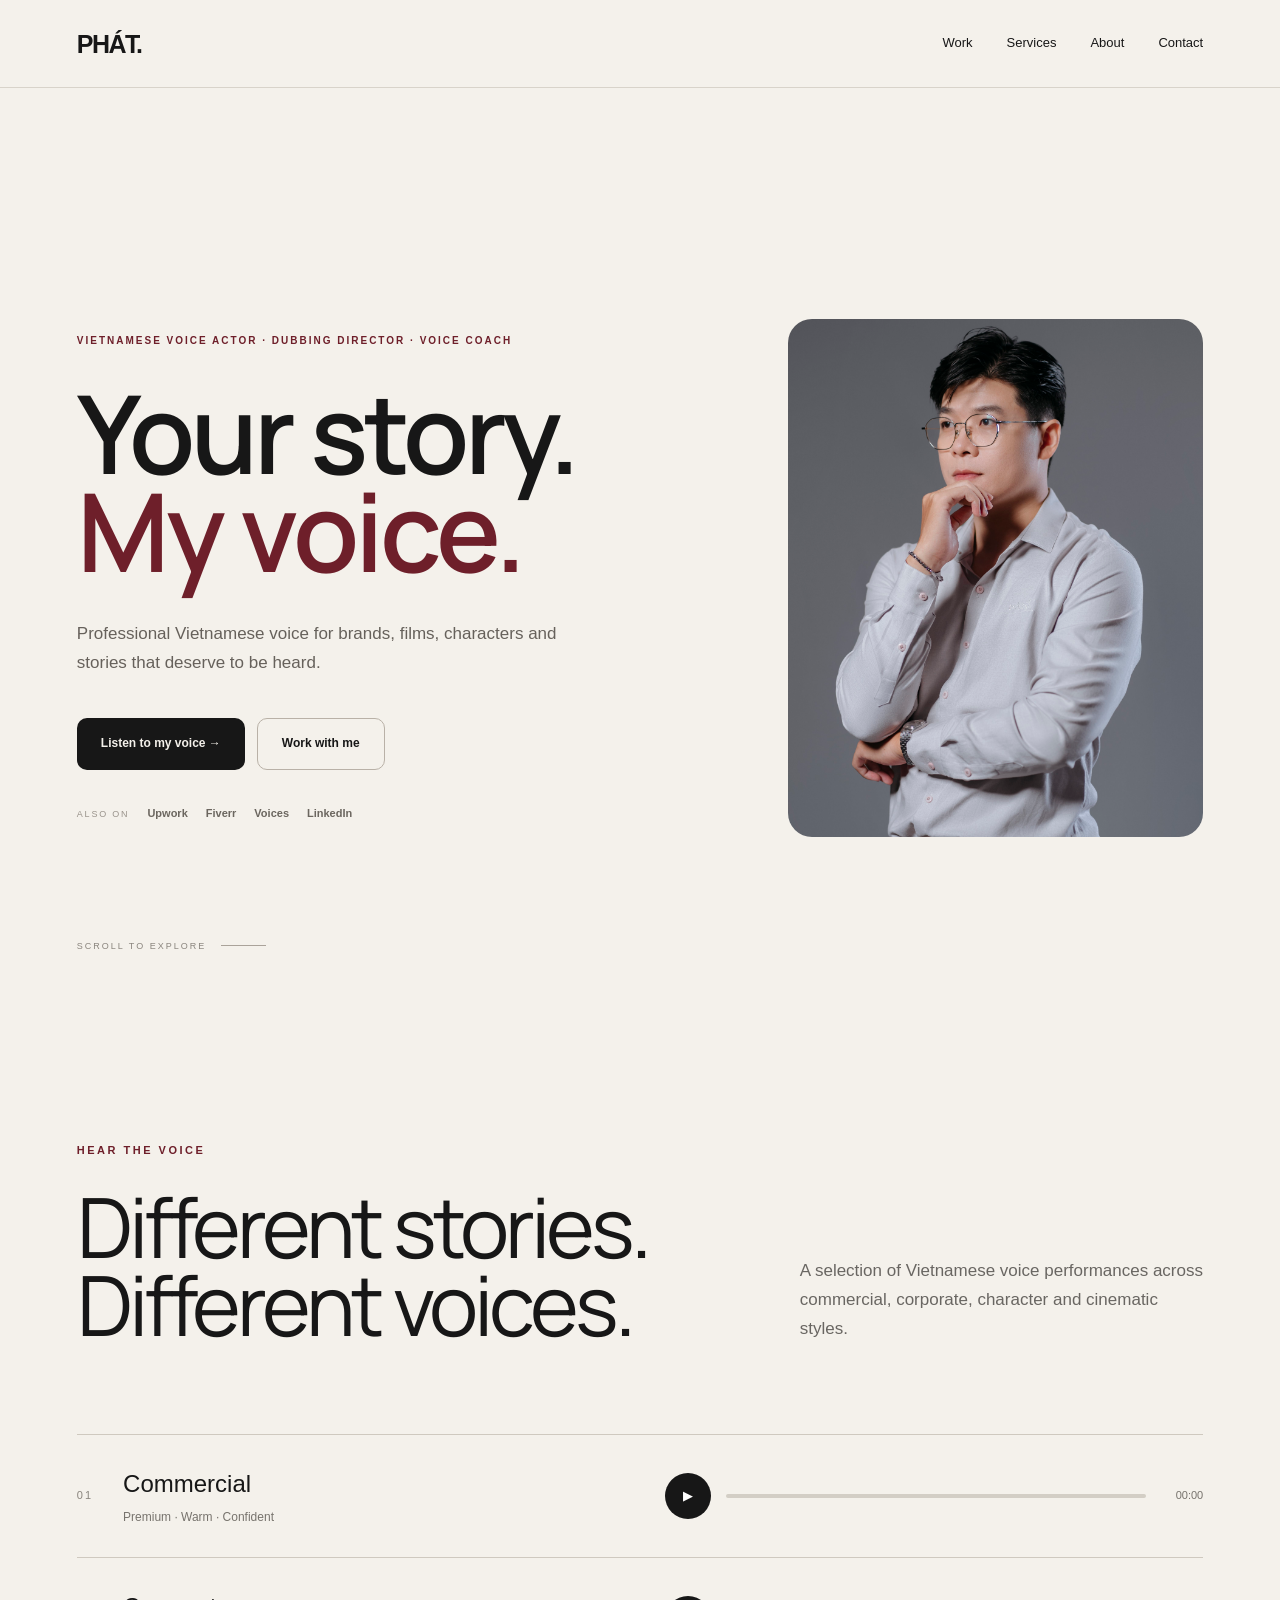
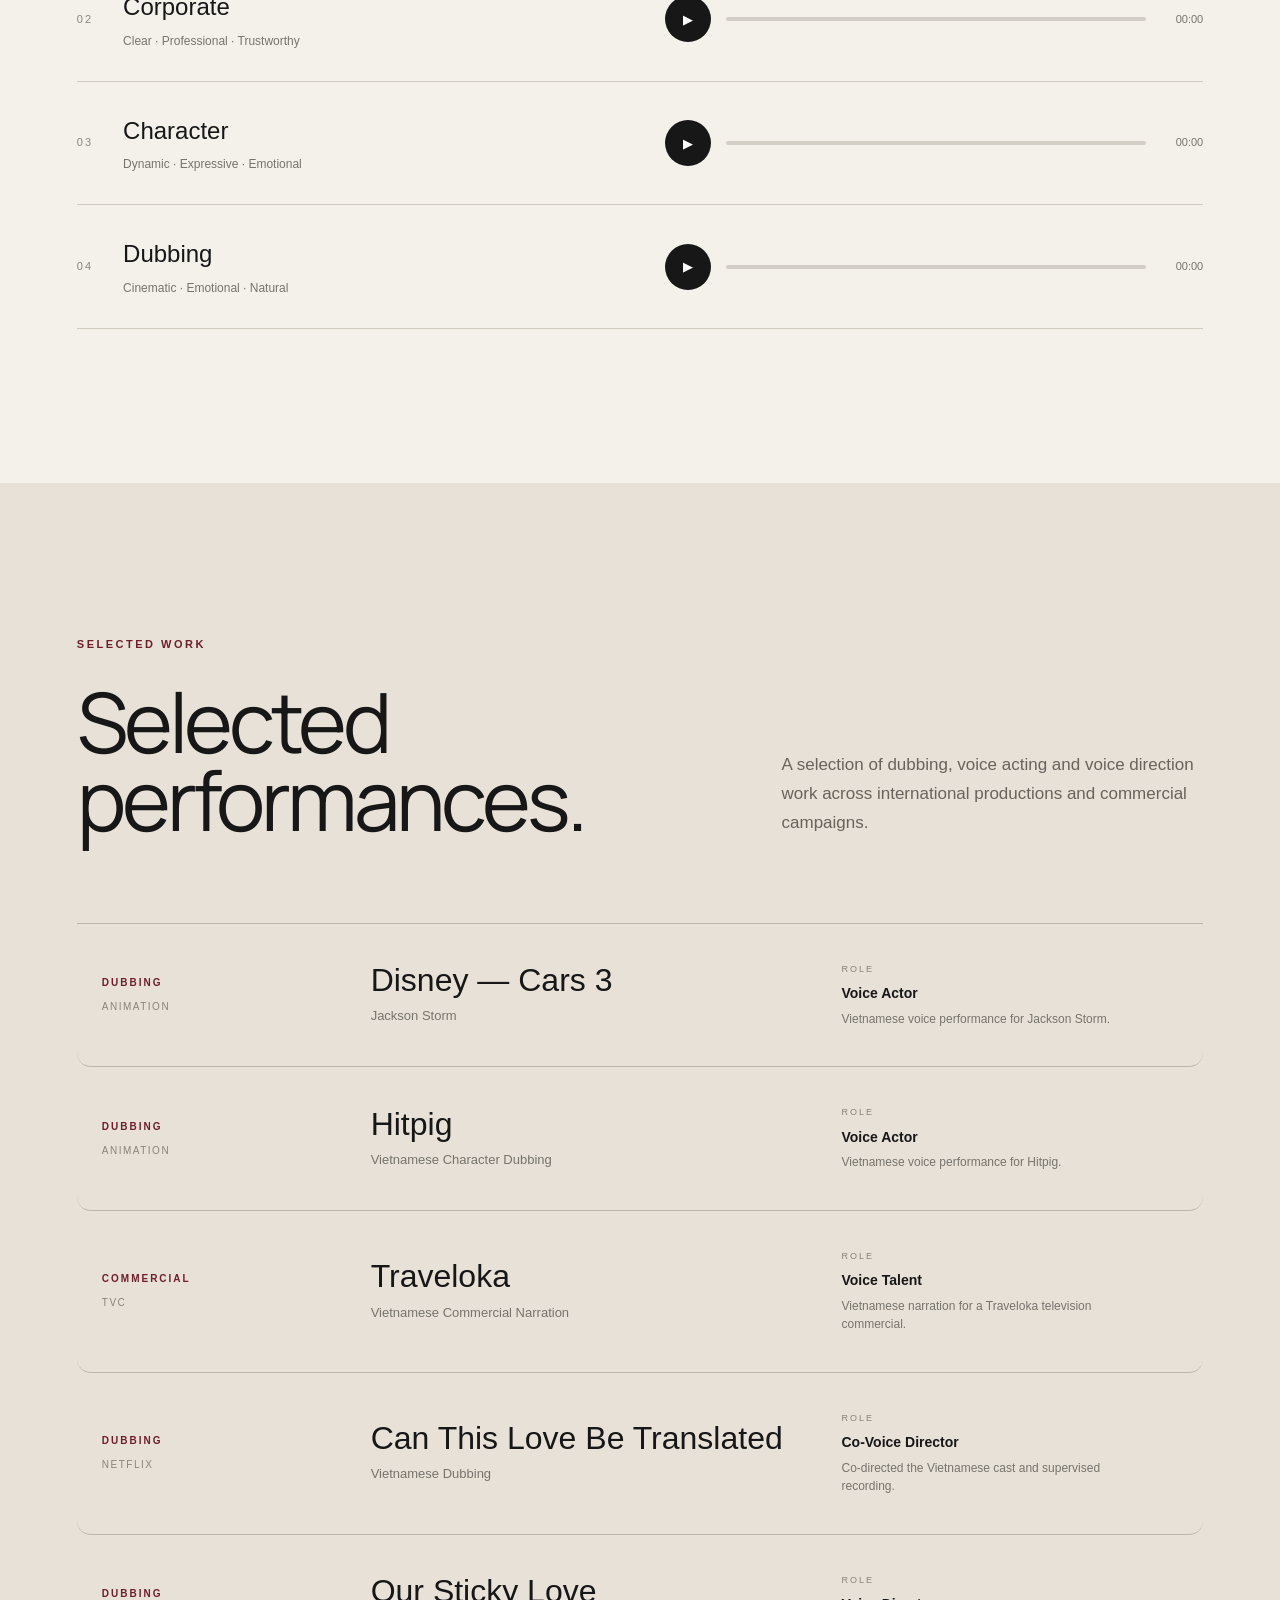
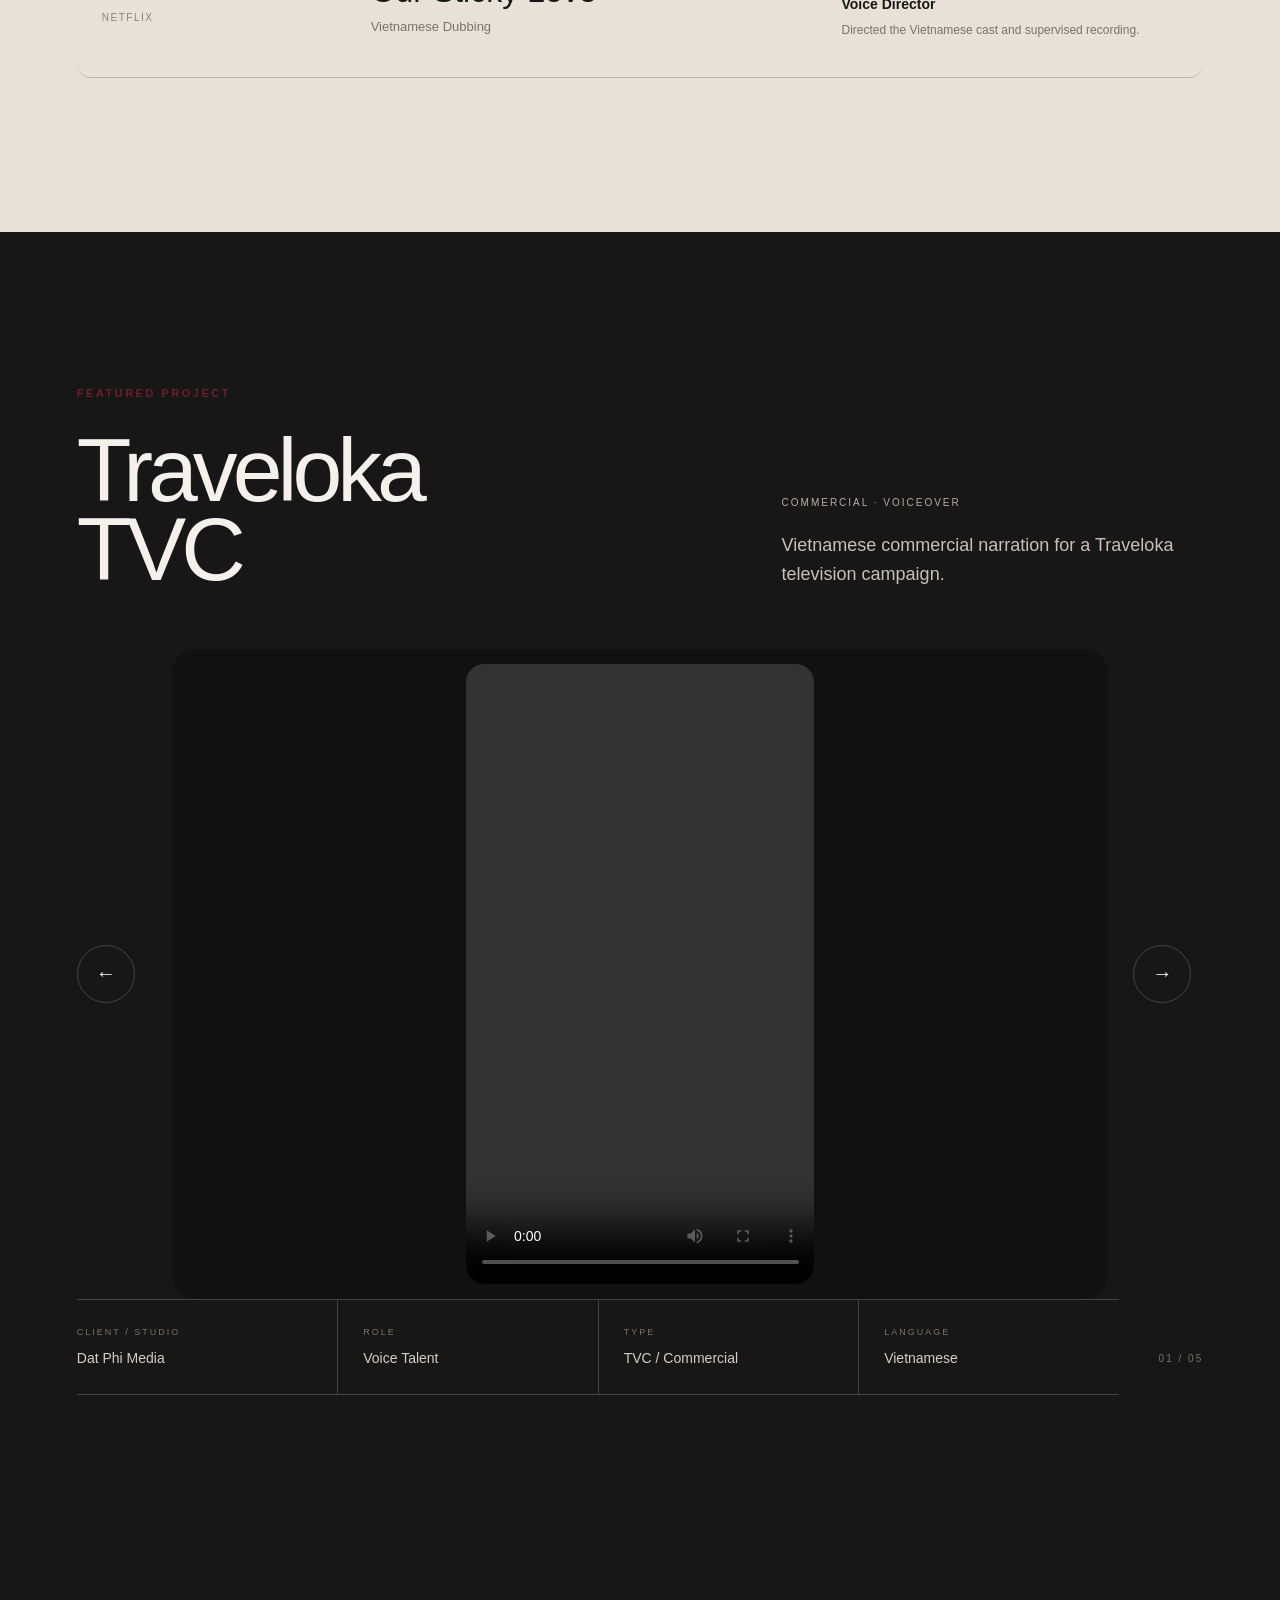
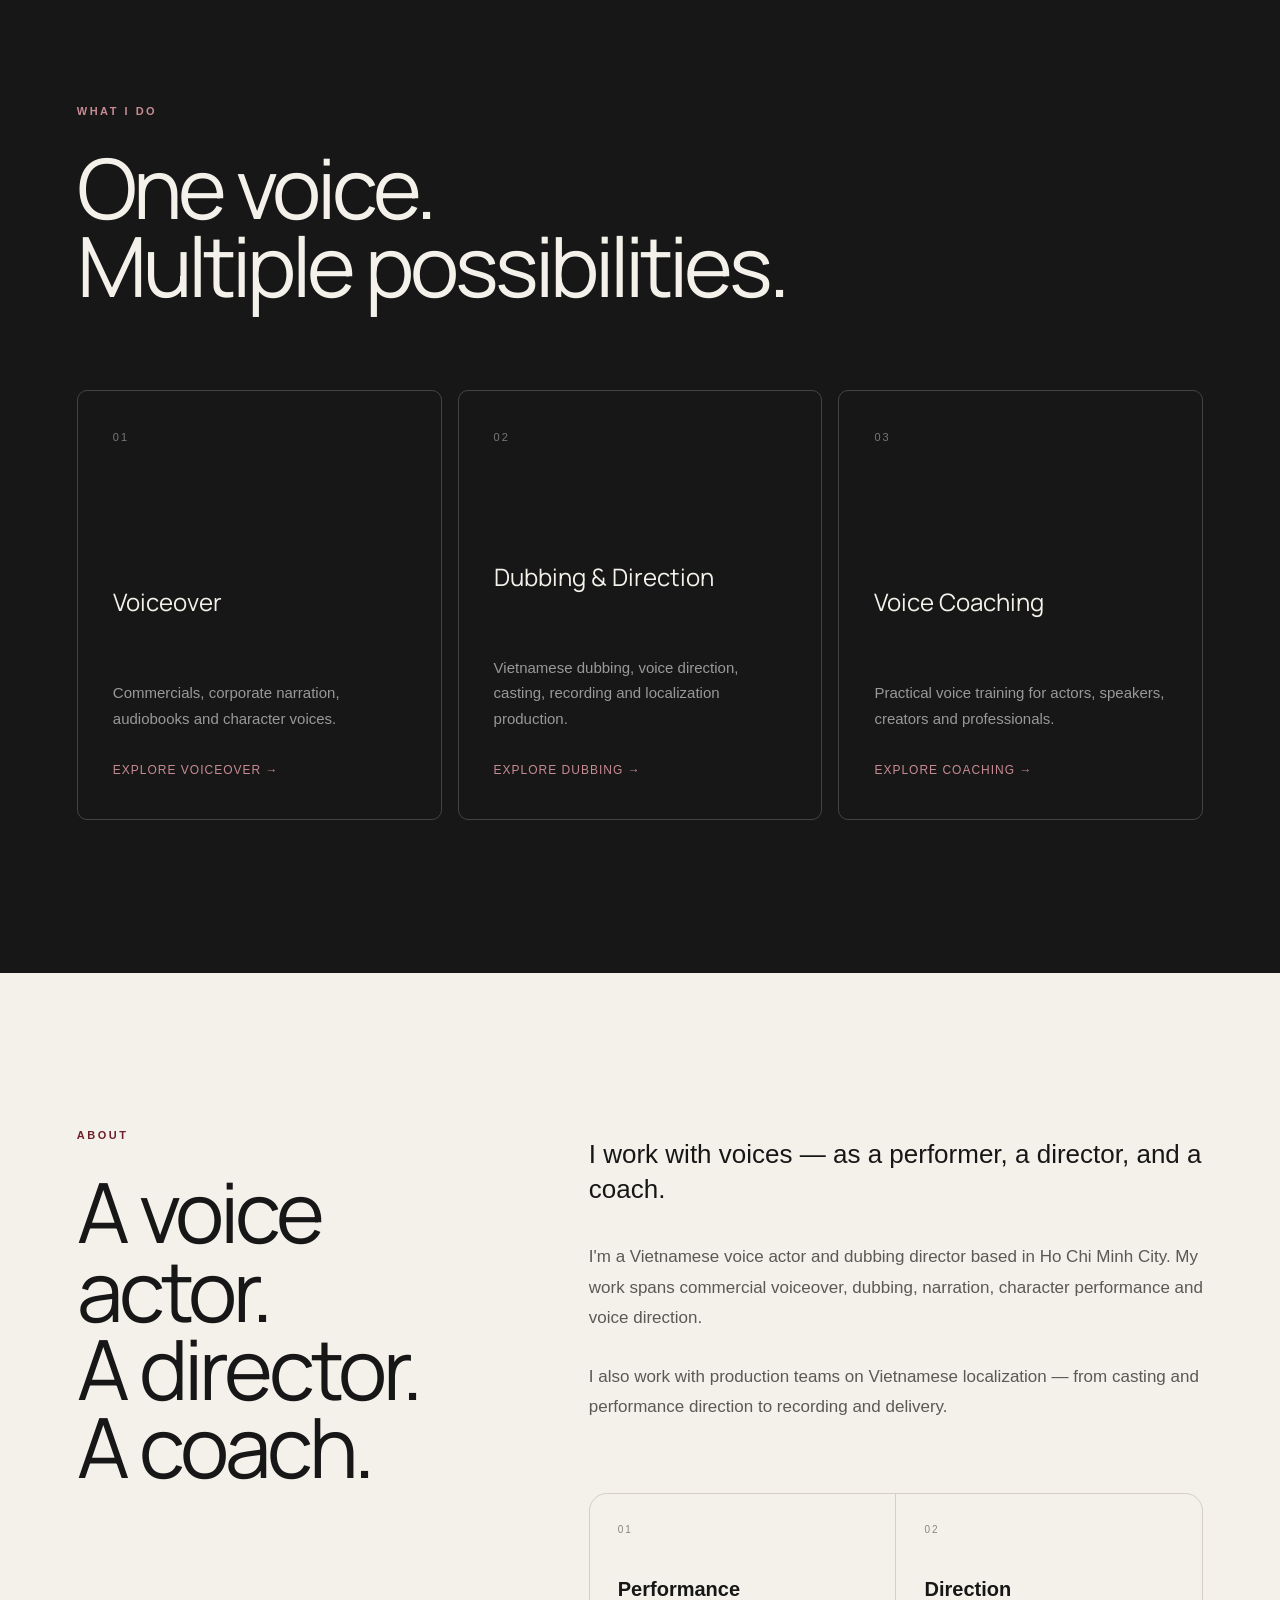
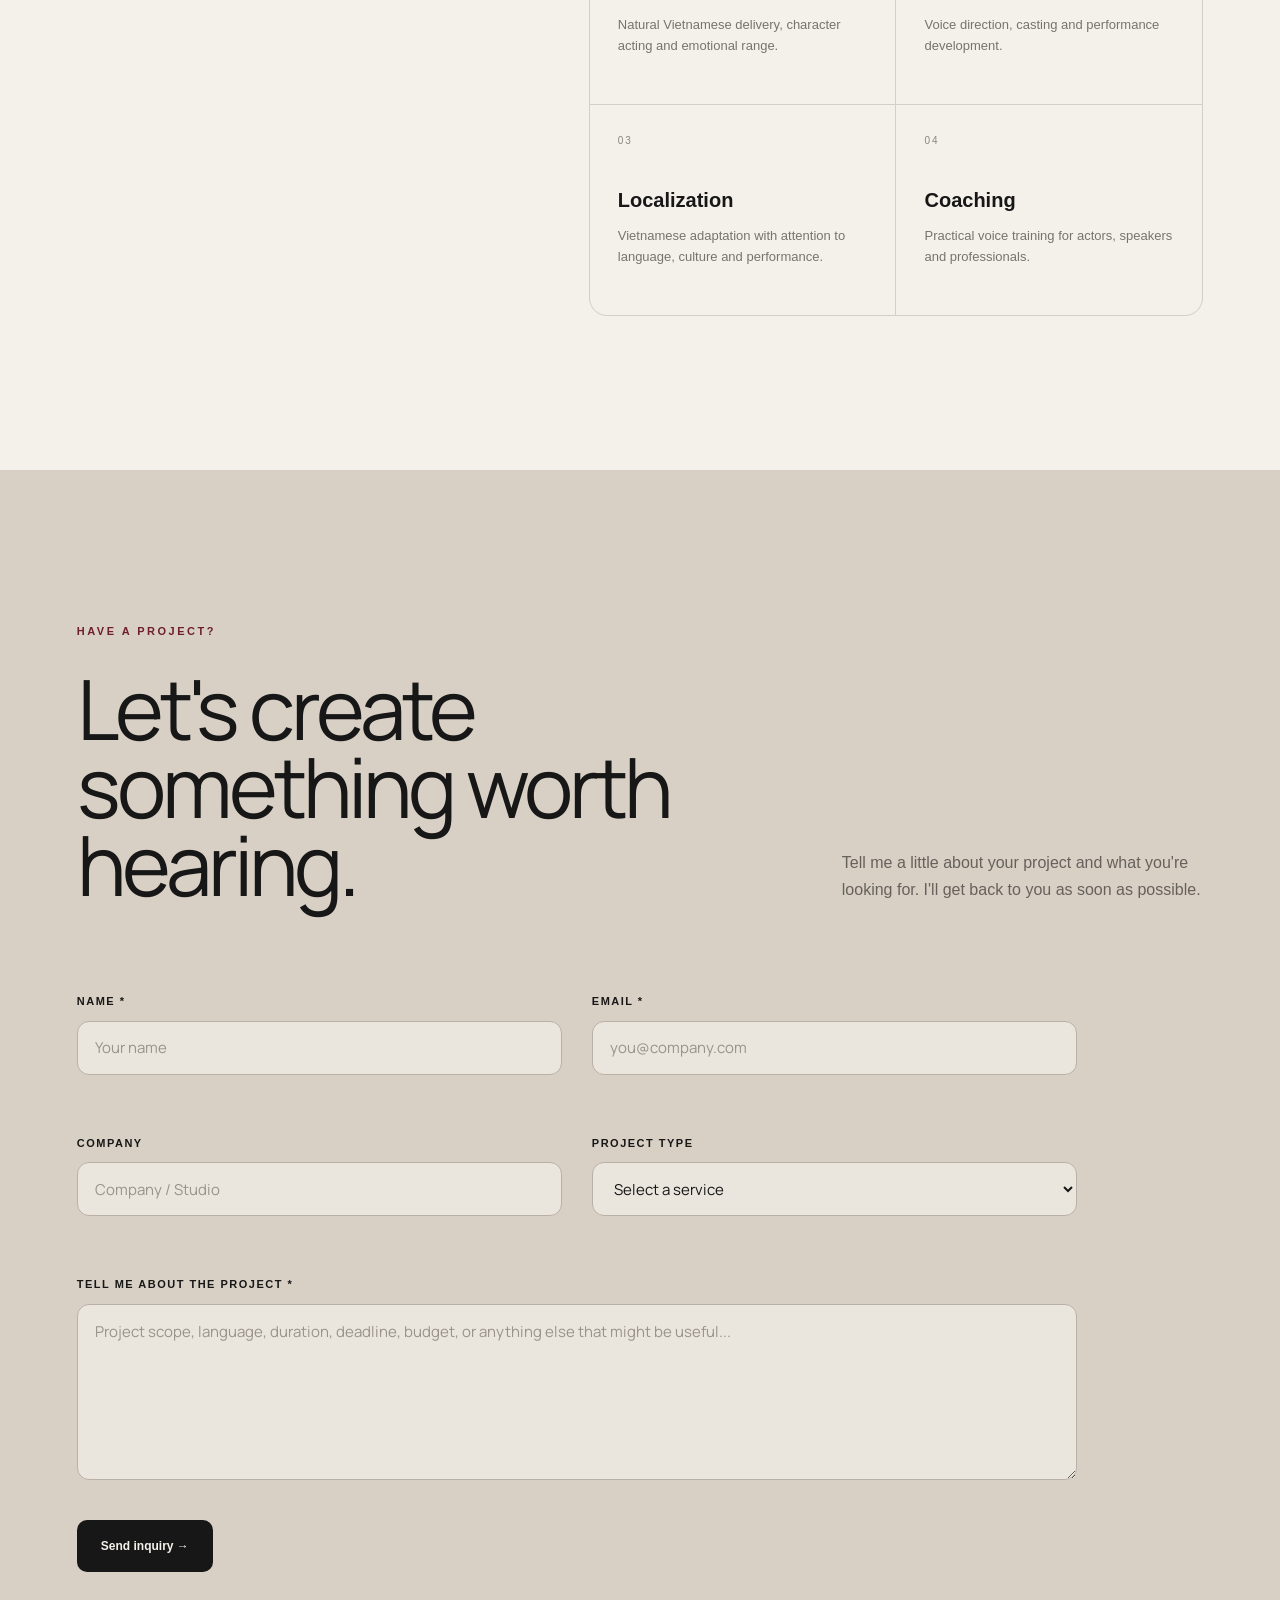
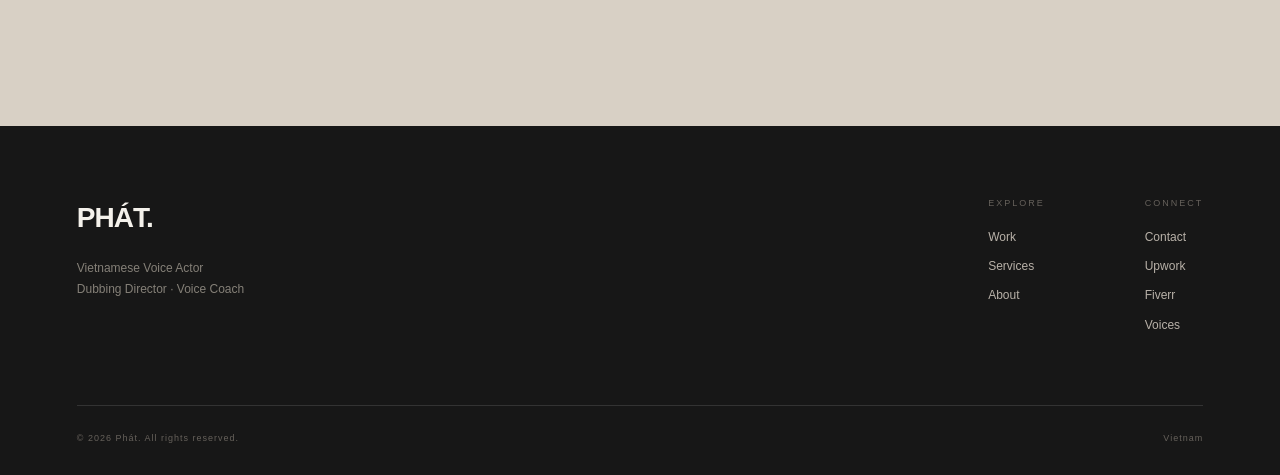
==== index.html @ 80478479 "Initial website" ====
<!DOCTYPE html>
<html lang="en">
<head>
    <meta charset="UTF-8">
    <meta name="viewport" content="width=device-width, initial-scale=1.0">

    <title>Ngo Tan Phat</title>

    <link rel="stylesheet" href="style.css">
</head>

<body>

    <!-- NAVIGATION -->
    <header class="navbar">

        <a href="#" class="logo">
            PHÁT.
        </a>

        <nav>

            <a href="#work">
                Work
            </a>

            <a href="#services">
                Services
            </a>

            <a href="#about">
                About
            </a>

            <a href="#contact">
                Contact
            </a>

        </nav>

    </header>


    <!-- HERO -->
    <main>

       <section class="hero" id="home">

    <div class="hero-content">

        <p class="hero-kicker">
            VIETNAMESE VOICE ACTOR · DUBBING DIRECTOR · VOICE COACH
        </p>


        <h1>
            Your story.<br>
            <span>My voice.</span>
        </h1>


        <p class="hero-description">
            Professional Vietnamese voice for brands, films,
            characters and stories that deserve to be heard.
        </p>


        <div class="hero-actions">

            <a
                href="#demos"
                class="button button-primary"
            >
                Listen to my voice →
            </a>

            <a
                href="#contact"
                class="button button-secondary"
            >
                Work with me
            </a>

        </div>

        <div class="hero-links">

            <span>
                ALSO ON
            </span>

            <a href="#" target="_blank" rel="noopener">
                Upwork
            </a>

            <a href="#" target="_blank" rel="noopener">
                Fiverr
            </a>

            <a href="#" target="_blank" rel="noopener">
                Voices
            </a>

            <a href="#" target="_blank" rel="noopener">
                LinkedIn
            </a>

        </div>

    </div>


    <div class="hero-portrait">

        <img
            src="assets/images/portrait.jpg"
            alt="Phát — Vietnamese Voice Actor, Dubbing Director and Voice Coach"
            class="portrait-image"
        >

    </div>


    <div class="hero-scroll">

        <span>
            SCROLL TO EXPLORE
        </span>

        <span class="scroll-line"></span>

    </div>

</section>

        <!-- VOICE DEMOS -->
<section class="voice-demos" id="demos">

    <div class="demo-intro">

        <div>
            <p class="eyebrow">
                HEAR THE VOICE
            </p>

            <h2>
                Different stories.<br>
                Different voices.
            </h2>
        </div>

        <p class="demo-description">
            A selection of Vietnamese voice performances across
            commercial, corporate, character and cinematic styles.
        </p>

    </div>


    <div class="demo-list">


        <!-- DEMO 01 -->
        <article class="demo-item">

            <div class="demo-info">

                <span class="demo-number">
                    01
                </span>

                <div>
                    <h3>Commercial</h3>

                    <p>
                        Premium · Warm · Confident
                    </p>
                </div>

            </div>


            <div class="audio-player">

                <button
                    class="play-button"
                    data-audio="assets/audio/commercial.wav"
                    aria-label="Play commercial demo"
                >
                    ▶
                </button>

                <div class="audio-track">

                    <div class="audio-progress"></div>

                </div>

                <span class="audio-time">
                    00:00
                </span>

            </div>

        </article>


        <!-- DEMO 02 -->
        <article class="demo-item">

            <div class="demo-info">

                <span class="demo-number">
                    02
                </span>

                <div>
                    <h3>Corporate</h3>

                    <p>
                        Clear · Professional · Trustworthy
                    </p>
                </div>

            </div>


            <div class="audio-player">

                <button
                    class="play-button"
                    data-audio="assets/audio/corporate.mp3"
                    aria-label="Play corporate demo"
                >
                    ▶
                </button>

                <div class="audio-track">

                    <div class="audio-progress"></div>

                </div>

                <span class="audio-time">
                    00:00
                </span>

            </div>

        </article>


        <!-- DEMO 03 -->
        <article class="demo-item">

            <div class="demo-info">

                <span class="demo-number">
                    03
                </span>

                <div>
                    <h3>Character</h3>

                    <p>
                        Dynamic · Expressive · Emotional
                    </p>
                </div>

            </div>


            <div class="audio-player">

                <button
                    class="play-button"
                    data-audio="assets/audio/character.mp3"
                    aria-label="Play character demo"
                >
                    ▶
                </button>

                <div class="audio-track">

                    <div class="audio-progress"></div>

                </div>

                <span class="audio-time">
                    00:00
                </span>

            </div>

        </article>


        <!-- DEMO 04 -->
        <article class="demo-item">

            <div class="demo-info">

                <span class="demo-number">
                    04
                </span>

                <div>
                    <h3>Dubbing</h3>

                    <p>
                        Cinematic · Emotional · Natural
                    </p>
                </div>

            </div>


            <div class="audio-player">

                <button
                    class="play-button"
                    data-audio="assets/audio/dubbing.mp3"
                    aria-label="Play dubbing demo"
                >
                    ▶
                </button>

                <div class="audio-track">

                    <div class="audio-progress"></div>

                </div>

                <span class="audio-time">
                    00:00
                </span>

            </div>

        </article>


    </div>

</section>

<!-- SELECTED WORK -->
<section class="selected-work" id="work">

    <div class="selected-work-header">

        <div>

            <p class="eyebrow">
                SELECTED WORK
            </p>

            <h2>
                Selected<br>
                performances.
            </h2>

        </div>

        <p class="selected-work-intro">
            A selection of dubbing, voice acting and voice direction
            work across international productions and commercial campaigns.
        </p>

    </div>


    <div class="work-list">


        <!-- PROJECT 01 -->

        <article class="work-item">

            <div class="work-meta">

                <span class="work-category">
                    DUBBING
                </span>

                <span class="work-year">
                    ANIMATION
                </span>

            </div>


            <div class="work-main">

                <h3>
                    Disney — Cars 3
                </h3>

                <p>
                    Jackson Storm
                </p>

            </div>


            <div class="work-role">

                <span>ROLE</span>

                <strong>
                    Voice Actor
                </strong>

                <p>
                    Vietnamese voice performance
                    for Jackson Storm.
                </p>

            </div>

        </article>


        <!-- PROJECT 02 -->

        <article class="work-item">

            <div class="work-meta">

                <span class="work-category">
                    DUBBING
                </span>

                <span class="work-year">
                    ANIMATION
                </span>

            </div>


            <div class="work-main">

                <h3>
                    Hitpig
                </h3>

                <p>
                    Vietnamese Character Dubbing
                </p>

            </div>


            <div class="work-role">

                <span>ROLE</span>

                <strong>
                    Voice Actor
                </strong>

                <p>
                    Vietnamese voice performance
                    for Hitpig.
                </p>

            </div>

        </article>


        <!-- PROJECT 03 -->

        <article class="work-item">

            <div class="work-meta">

                <span class="work-category">
                    COMMERCIAL
                </span>

                <span class="work-year">
                    TVC
                </span>

            </div>


            <div class="work-main">

                <h3>
                    Traveloka
                </h3>

                <p>
                    Vietnamese Commercial Narration
                </p>

            </div>


            <div class="work-role">

                <span>ROLE</span>

                <strong>
                    Voice Talent
                </strong>

                <p>
                    Vietnamese narration for
                    a Traveloka television commercial.
                </p>

            </div>

        </article>


        <!-- PROJECT 04 -->

        <article class="work-item">

            <div class="work-meta">

                <span class="work-category">
                    DUBBING
                </span>

                <span class="work-year">
                    NETFLIX
                </span>

            </div>


            <div class="work-main">

                <h3>
                    Can This Love Be Translated
                </h3>

                <p>
                    Vietnamese Dubbing
                </p>

            </div>


            <div class="work-role">

                <span>ROLE</span>

                <strong>
                    Co-Voice Director
                </strong>

                <p>
                    Co-directed the Vietnamese cast
                    and supervised recording.
                </p>

            </div>

        </article>


        <!-- PROJECT 05 -->

        <article class="work-item">

            <div class="work-meta">

                <span class="work-category">
                    DUBBING
                </span>

                <span class="work-year">
                    NETFLIX
                </span>

            </div>


            <div class="work-main">

                <h3>
                    Our Sticky Love
                </h3>

                <p>
                    Vietnamese Dubbing
                </p>

            </div>


            <div class="work-role">

                <span>ROLE</span>

                <strong>
                    Voice Director
                </strong>

                <p>
                    Directed the Vietnamese cast
                    and supervised recording.
                </p>

            </div>

        </article>


    </div>

</section>

<!-- FEATURED PROJECT CAROUSEL -->
<section class="featured-case" id="featured-work">

    <div class="case-header">

        <div>
            <p class="eyebrow">
                FEATURED PROJECT
            </p>

            <h2 id="caseTitle">
                Traveloka<br>
                TVC
            </h2>
        </div>

        <div class="case-intro">

            <p class="case-label" id="caseCategory">
                COMMERCIAL · VOICEOVER
            </p>

            <p id="caseDescription">
                Vietnamese commercial narration for a
                Traveloka television campaign.
            </p>

        </div>

    </div>


    <div class="case-showcase">

        <button
            type="button"
            class="case-nav case-prev"
            id="casePrev"
            aria-label="Previous project"
        >
            ←
        </button>


        <div class="case-media">

            <div
                class="case-video-frame"
                id="caseMedia"
            >

                <video
                    class="case-video"
                    id="caseVideo"
                    controls
                    preload="metadata"
                    playsinline
                >
                    <source
                        src="assets/video/traveloka.mp4"
                        type="video/mp4"
                    >
                </video>

            </div>

        </div>


        <button
            type="button"
            class="case-nav case-next"
            id="caseNext"
            aria-label="Next project"
        >
            →
        </button>
        
    </div>


    <div class="case-bottom">

        <div class="case-details">

            <div class="case-detail">

                <span>
                    CLIENT / STUDIO
                </span>

                <strong id="caseClient">
                    Dat Phi Media
                </strong>

            </div>


            <div class="case-detail">

                <span>
                    ROLE
                </span>

                <strong id="caseRole">
                    Voice Talent
                </strong>

            </div>


            <div class="case-detail">

                <span>
                    TYPE
                </span>

                <strong id="caseType">
                    TVC / Commercial
                </strong>

            </div>


            <div class="case-detail">

                <span>
                    LANGUAGE
                </span>

                <strong>
                    Vietnamese
                </strong>

            </div>

        </div>


        <div class="case-counter">

            <span id="caseCounter">
                01 / 05
            </span>

        </div>

    </div>

</section>

        <!-- SERVICES -->
        <section class="services" id="services">

            <div class="section-heading">

                <p class="eyebrow">
                    WHAT I DO
                </p>

                <h2>
                    One voice.<br>
                    Multiple possibilities.
                </h2>

            </div>


            <div class="service-grid">

                <article class="service-card">

                    <span class="service-number">01</span>

                    <h3>Voiceover</h3>

                    <p>
                        Commercials, corporate narration, audiobooks and character voices.
                    </p>

                    <a href="#">
                        Explore voiceover →
                    </a>

                </article>


                <article class="service-card" id="dubbing">

                    <span class="service-number">02</span>

                    <h3>Dubbing & Direction</h3>

                    <p>
                        Vietnamese dubbing, voice direction, casting,
                        recording and localization production.
                    </p>

                    <a href="#">
                        Explore dubbing →
                    </a>

                </article>


                <article class="service-card" id="coaching">

                    <span class="service-number">03</span>

                    <h3>Voice Coaching</h3>

                    <p>
                        Practical voice training for actors, speakers,
                        creators and professionals.
                    </p>

                    <a href="#">
                        Explore coaching →
                    </a>

                </article>

            </div>

        </section>


        <!-- ABOUT -->
<section class="about" id="about">

    <div class="about-heading">

        <p class="eyebrow">
            ABOUT
        </p>

        <h2>
            A voice actor.<br>
            A director.<br>
            A coach.
        </h2>

    </div>


    <div class="about-content">

        <p class="about-lead">
            I work with voices — as a performer, a director,
            and a coach.
        </p>

        <p>
            I'm a Vietnamese voice actor and dubbing director
            based in Ho Chi Minh City. My work spans commercial
            voiceover, dubbing, narration, character performance
            and voice direction.
        </p>

        <p>
            I also work with production teams on Vietnamese
            localization — from casting and performance direction
            to recording and delivery.
        </p>


        <div class="about-capabilities">

            <div class="capability">

                <span>01</span>

                <strong>
                    Performance
                </strong>

                <p>
                    Natural Vietnamese delivery,
                    character acting and emotional range.
                </p>

            </div>


            <div class="capability">

                <span>02</span>

                <strong>
                    Direction
                </strong>

                <p>
                    Voice direction, casting and
                    performance development.
                </p>

            </div>


            <div class="capability">

                <span>03</span>

                <strong>
                    Localization
                </strong>

                <p>
                    Vietnamese adaptation with attention
                    to language, culture and performance.
                </p>

            </div>


            <div class="capability">

                <span>04</span>

                <strong>
                    Coaching
                </strong>

                <p>
                    Practical voice training for actors,
                    speakers and professionals.
                </p>

            </div>

        </div>

    </div>

</section>

        <!-- CONTACT -->
<section class="contact" id="contact">

    <div class="contact-header">

        <div>

            <p class="eyebrow">
                HAVE A PROJECT?
            </p>

            <h2>
                Let's create<br>
                something worth hearing.
            </h2>

        </div>

        <p class="contact-description">
            Tell me a little about your project and what you're looking for.
            I'll get back to you as soon as possible.
        </p>

    </div>


    <form
        class="contact-form"
        id="contactForm"
    >

        <div class="form-row">

            <div class="form-field">

                <label for="name">
                    Name *
                </label>

                <input
                    type="text"
                    id="name"
                    name="name"
                    placeholder="Your name"
                    required
                >

            </div>


            <div class="form-field">

                <label for="email">
                    Email *
                </label>

                <input
                    type="email"
                    id="email"
                    name="email"
                    placeholder="you@company.com"
                    required
                >

            </div>

        </div>


        <div class="form-row">

            <div class="form-field">

                <label for="company">
                    Company
                </label>

                <input
                    type="text"
                    id="company"
                    name="company"
                    placeholder="Company / Studio"
                >

            </div>


            <div class="form-field">

                <label for="project">
                    Project Type
                </label>

                <select id="project" name="project">

                    <option value="">
                        Select a service
                    </option>

                    <option value="voiceover">
                        Voiceover
                    </option>

                    <option value="dubbing">
                        Dubbing
                    </option>

                    <option value="voice-direction">
                        Voice Direction
                    </option>

                    <option value="coaching">
                        Voice Coaching
                    </option>

                    <option value="other">
                        Other
                    </option>

                </select>

            </div>

        </div>


        <div class="form-field">

            <label for="message">
                Tell me about the project *
            </label>

            <textarea
                id="message"
                name="message"
                rows="6"
                placeholder="Project scope, language, duration, deadline, budget, or anything else that might be useful..."
                required
            ></textarea>

        </div>


        <button
            type="submit"
            class="button button-primary form-submit"
        >
            Send inquiry →
        </button>

    </form>

</section>

    </main>


    <footer class="footer">

        <div class="footer-top">

            <div class="footer-brand">

                <a href="#home" class="footer-logo">
                    PHÁT.
                </a>

                <p>
                    Vietnamese Voice Actor<br>
                    Dubbing Director · Voice Coach
                </p>

            </div>


            <div class="footer-links">

                <div>

                    <span>EXPLORE</span>

                    <a href="#work">Work</a>
                    <a href="#services">Services</a>
                    <a href="#about">About</a>

                </div>


                <div>

                    <span>CONNECT</span>

                    <a href="#contact">Contact</a>
                    <a href="#">Upwork</a>
                    <a href="#">Fiverr</a>
                    <a href="#">Voices</a>

                </div>

            </div>

        </div>


        <div class="footer-bottom">

            <span>
                © 2026 Phát. All rights reserved.
            </span>

            <span>
                Vietnam
            </span>

        </div>

    </footer>


    <script src="script.js"></script>

</body>
</html>
---- style.css ----
/* =========================================
   PHAT VOICE — VISUAL SYSTEM
========================================= */

@import url('https://fonts.googleapis.com/css2?family=Manrope:wght@400;500;600;700&display=swap');

/* =========================================
   RESET
========================================= */

* {
    margin: 0;
    padding: 0;
    box-sizing: border-box;
}

html {
    scroll-behavior: smooth;
}

body {
    font-family: 'DM Sans', Arial, sans-serif;
    background: #F4F1EB;
    color: #171717;
    line-height: 1.6;
}

a {
    color: inherit;
    text-decoration: none;
}


/* =========================================
   GLOBAL
========================================= */

.eyebrow {
    font-size: 11px;
    letter-spacing: 2.5px;
    font-weight: 600;
    text-transform: uppercase;
    margin-bottom: 28px;
    color: #6E1F2A;
}

section {
    position: relative;
}


/* =========================================
   NAVIGATION
========================================= */

.navbar {
    height: 88px;
    padding: 0 6vw;

    display: flex;
    align-items: center;
    justify-content: space-between;

    border-bottom: 1px solid #D8D3CA;

    background: #F4F1EB;
}

.logo {
    font-size: 25px;
    font-weight: 700;
    letter-spacing: -1.5px;
}

.navbar nav {
    display: flex;
    gap: 34px;
}

.navbar nav a {
    position: relative;

    font-size: 13px;
    font-weight: 500;

    transition: color 0.25s ease;
}

.navbar nav a::after {
    content: '';

    position: absolute;
    left: 0;
    bottom: -7px;

    width: 0;
    height: 1px;

    background: #6E1F2A;

    transition: width 0.25s ease;
}

.navbar nav a:hover {
    color: #6E1F2A;
}

.navbar nav a:hover::after {
    width: 100%;
}


/* =========================================
   HERO
========================================= */

.hero {
    min-height: 100vh;

    padding: 150px 6vw 70px;

    display: grid;

    grid-template-columns: 1.2fr 0.8fr;

    gap: 7vw;

    align-items: center;

    position: relative;

    overflow: hidden;

    background: #F4F1EB;
}

.hero-content {
    max-width: 900px;
}

.hero-kicker {
    font-size: 10px;

    font-weight: 700;

    letter-spacing: 2px;

    color: #6E1F2A;

    margin-bottom: 35px;
}

.hero h1 {
    font-family: 'Manrope', Arial, sans-serif;

    font-size: clamp(65px, 8.5vw, 135px);

    font-weight: 600;

    line-height: 0.9;

    letter-spacing: -4px;

    margin-bottom: 40px;
}

.hero h1 span {
    color: #6E1F2A;
}

.hero-description {
    max-width: 520px;

    font-size: 17px;

    line-height: 1.7;

    color: #66615B;

    margin-bottom: 40px;
}


/* HERO BUTTONS */

.hero-actions {
    display: flex;

    gap: 12px;

    flex-wrap: wrap;
}

.button {
    min-height: 52px;

    padding: 0 24px;

    display: inline-flex;

    align-items: center;
    justify-content: center;

    border-radius: 10px;

    font-size: 12px;

    font-weight: 600;

    text-decoration: none;

    transition:
        background 0.25s ease,
        color 0.25s ease,
        transform 0.25s ease;
}

.button:hover {
    transform: translateY(-2px);
}

.button-primary {
    background: #171717;

    color: #F4F1EB;
}

.button-primary:hover {
    background: #6E1F2A;
}

.button-secondary {
    border: 1px solid #B9B1A7;

    color: #171717;

    background: transparent;
}

.button-secondary:hover {
    background: #E7E1D8;
}


/* PORTRAIT */

.hero-portrait {
    display: flex;

    justify-content: flex-end;

    align-items: center;
}

.portrait-image {
    display: block;

    width: min(100%, 480px);

    aspect-ratio: 4 / 5;

    object-fit: cover;

    object-position: center;

    border-radius: 24px;
}

/* SCROLL INDICATOR */

.hero-scroll {
    position: absolute;

    bottom: 35px;
    left: 6vw;

    display: flex;

    align-items: center;

    gap: 15px;

    font-size: 9px;

    letter-spacing: 2px;

    color: #8A857E;
}

.scroll-line {
    width: 45px;

    height: 1px;

    background: #AAA39A;
}

/* HERO LINKS */

.hero-links {
    display: flex;

    align-items: center;

    flex-wrap: wrap;

    gap: 18px;

    margin-top: 35px;
}

.hero-links span {
    font-size: 9px;

    letter-spacing: 1.8px;

    color: #99938B;
}

.hero-links a {
    font-size: 11px;

    font-weight: 600;

    color: #6B665F;

    text-decoration: none;

    transition: color 0.2s ease;
}

.hero-links a:hover {
    color: #6E1F2A;
}

/* MOBILE */

@media (max-width: 800px) {

    .hero {
        min-height: auto;

        padding: 130px 6vw 80px;

        grid-template-columns: 1fr;

        gap: 60px;
    }

    .hero h1 {
        font-size: clamp(58px, 15vw, 90px);

        letter-spacing: -3px;
    }

    .hero-description {
        font-size: 16px;
    }

    .hero-portrait {
        justify-content: flex-start;
    }

    .portrait-image {
        width: min(100%, 420px);
    }

    .hero-scroll {
        display: none;
    }

    .hero-links {
        gap: 14px;
    }
}

/* =========================================
   PORTRAIT
========================================= */

.hero-visual {
    display: flex;
    justify-content: center;
}

.portrait-placeholder {
    width: min(100%, 500px);

    aspect-ratio: 4 / 5;

    background:
        linear-gradient(
            145deg,
            #D9D3C9,
            #C8C0B4
        );

    display: flex;
    align-items: center;
    justify-content: center;

    color: #6D675F;

    font-size: 11px;

    letter-spacing: 3px;

    text-align: center;

    position: relative;
}

.portrait-placeholder::before {
    content: '';

    position: absolute;

    inset: 14px;

    border: 1px solid rgba(255,255,255,0.35);
}


/* =========================================
   SERVICES
========================================= */

.services {
    padding: 12vw 6vw;

    background: #171717;

    color: #F4F1EB;
}

.services .eyebrow {
    color: #C78B94;
}

.section-heading {
    max-width: 800px;

    margin-bottom: 85px;
}

.section-heading h2 {
    font-family: 'Manrope', Arial, sans-serif;

    font-weight: 400;

    font-size: clamp(50px, 6.5vw, 95px);

    line-height: 0.94;

    letter-spacing: -4px;
}

.service-grid {
    display: grid;

    grid-template-columns: repeat(3, 1fr);

    gap: 16px;
}

.service-card {
    min-height: 430px;

    padding: 38px 35px;

    border: 1px solid #444;

    border-radius: 10px;

    display: flex;
    flex-direction: column;

    transition:
        background 0.3s ease,
        transform 0.3s ease;
}

.service-card:hover {
    background: #202020;
}

.service-number {
    font-size: 11px;

    letter-spacing: 2px;

    color: #777;

    margin-bottom: auto;
}

.service-card h3 {
    font-family: 'Manrope', Arial, sans-serif;

    font-size: 24px;

    font-weight: 400;

    line-height: 1;

    margin-bottom: 20px;

    min-height: 70px;
}

.service-card p {
    color: #999;

    font-size: 15px;

    line-height: 1.7;

    margin-bottom: 30px;

    max-width: 340px;
}

.service-card a {
    font-size: 12px;

    letter-spacing: 1px;

    text-transform: uppercase;

    color: #C78B94;
}


/* =========================================
   ABOUT
========================================= */

.about {
    padding: 12vw 6vw;

    display: grid;

    grid-template-columns: 0.8fr 1.2fr;

    gap: 8vw;

    background: #F4F1EB;
}

.about-heading {
    position: sticky;

    top: 120px;

    align-self: start;
}

.about h2 {
    font-family: 'Manrope', Arial, sans-serif;

    font-weight: 400;

    font-size: clamp(50px, 6.5vw, 95px);

    line-height: 0.94;

    letter-spacing: -4px;
}

.about-content {
    max-width: 720px;

    padding-top: 10px;
}

.about-content > p {
    font-size: 17px;

    line-height: 1.8;

    color: #5C5954;

    margin-bottom: 28px;
}

.about-content .about-lead {
    font-size: 26px;

    line-height: 1.35;

    font-weight: 500;

    color: #171717;

    margin-bottom: 35px;
}


/* CAPABILITIES */

.about-capabilities {
    display: grid;

    grid-template-columns: 1fr 1fr;

    gap: 1px;

    margin-top: 70px;

    background: #D5CFC6;

    border: 1px solid #D5CFC6;

    border-radius: 18px;

    overflow: hidden;
}

.capability {
    min-height: 210px;

    padding: 28px;

    background: #F4F1EB;
}

.capability span {
    display: block;

    font-size: 10px;

    letter-spacing: 2px;

    color: #8A857E;

    margin-bottom: 35px;
}

.capability strong {
    display: block;

    font-size: 20px;

    font-weight: 600;

    margin-bottom: 10px;
}

.capability p {
    font-size: 13px;

    line-height: 1.6;

    color: #77736D;

    max-width: 260px;
}


/* MOBILE */

@media (max-width: 800px) {

    .about {
        grid-template-columns: 1fr;

        gap: 55px;
    }

    .about-heading {
        position: static;
    }

    .about h2 {
        letter-spacing: -3px;
    }

    .about-capabilities {
        grid-template-columns: 1fr;
    }

}


/* =========================================
   CONTACT
========================================= */

.contact {
    padding: 12vw 6vw;

    background: #D8D0C5;
}

.contact-header {
    display: grid;

    grid-template-columns: 1.1fr 0.6fr;

    gap: 8vw;

    align-items: end;

    margin-bottom: 90px;
}

.contact .eyebrow {
    color: #6E1F2A;
}

.contact h2 {
    font-family: 'Manrope', Arial, sans-serif;

    font-weight: 400;

    font-size: clamp(50px, 6.5vw, 95px);

    line-height: 0.94;

    letter-spacing: -4px;
}

.contact-description {
    max-width: 430px;

    font-size: 16px;

    line-height: 1.7;

    color: #66615B;
}


/* FORM */

.contact-form {
    max-width: 1000px;
}

.form-row {
    display: grid;

    grid-template-columns: 1fr 1fr;

    gap: 30px;

    margin-bottom: 30px;
}

.form-field {
    display: flex;

    flex-direction: column;

    margin-bottom: 30px;
}

.form-field label {
    font-size: 11px;

    font-weight: 600;

    letter-spacing: 1.5px;

    text-transform: uppercase;

    margin-bottom: 10px;
}

.form-field input,
.form-field select,
.form-field textarea {

    width: 100%;

    border: 1px solid #B9B1A7;

    border-radius: 12px;

    background: rgba(244, 241, 235, 0.65);

    color: #171717;

    font-family: 'Manrope', Arial, sans-serif;

    font-size: 15px;

    padding: 15px 17px;

    outline: none;

    transition:
        border-color 0.2s ease,
        background 0.2s ease;
}

.form-field input,
.form-field select {
    height: 54px;
}

.form-field textarea {
    resize: vertical;

    min-height: 150px;

    line-height: 1.6;
}

.form-field input:focus,
.form-field select:focus,
.form-field textarea:focus {
    border-color: #6E1F2A;

    background: #F4F1EB;
}

.form-field input::placeholder,
.form-field textarea::placeholder {
    color: #99938B;
}

.form-submit {
    border: none;

    cursor: pointer;

    margin-top: 10px;
}


/* MOBILE */

@media (max-width: 800px) {

    .contact-header {
        grid-template-columns: 1fr;

        gap: 35px;

        margin-bottom: 60px;
    }

    .contact h2 {
        letter-spacing: -3px;
    }

    .form-row {
        grid-template-columns: 1fr;

        gap: 0;
    }

}

/* =========================================
   FOOTER
========================================= */

.footer {
    padding: 70px 6vw 30px;

    background: #171717;

    color: #F4F1EB;
}

.footer-top {
    display: flex;

    justify-content: space-between;

    gap: 60px;

    padding-bottom: 70px;
}

.footer-logo {
    display: inline-block;

    font-size: 28px;

    font-weight: 700;

    letter-spacing: -1px;

    color: #F4F1EB;

    text-decoration: none;

    margin-bottom: 18px;
}

.footer-brand p {
    font-size: 12px;

    line-height: 1.7;

    color: #858078;
}

.footer-links {
    display: flex;

    gap: 100px;
}

.footer-links > div {
    display: flex;

    flex-direction: column;

    gap: 10px;
}

.footer-links span {
    font-size: 9px;

    letter-spacing: 2px;

    color: #66615B;

    margin-bottom: 8px;
}

.footer-links a {
    font-size: 12px;

    color: #B8B1A8;

    text-decoration: none;

    transition: color 0.2s ease;
}

.footer-links a:hover {
    color: #F4F1EB;
}

.footer-bottom {
    padding-top: 25px;

    border-top: 1px solid #333;

    display: flex;

    justify-content: space-between;

    gap: 20px;

    font-size: 9px;

    letter-spacing: 1px;

    color: #66615B;
}


@media (max-width: 800px) {

    .footer-top {
        flex-direction: column;

        padding-bottom: 50px;
    }

    .footer-links {
        gap: 60px;
    }

    .footer-bottom {
        flex-direction: column;

        gap: 8px;
    }

}

/* =========================================
   VOICE DEMOS
========================================= */

.voice-demos {
    padding: 12vw 6vw;

    background: #F4F1EB;
}

.demo-intro {
    display: grid;

    grid-template-columns: 1fr 0.65fr;

    gap: 8vw;

    align-items: end;

    margin-bottom: 90px;
}

.demo-intro h2 {
    font-family: 'Manrope', Arial, sans-serif;

    font-weight: 400;

    font-size: clamp(50px, 6.5vw, 95px);

    line-height: 0.94;

    letter-spacing: -4px;
}

.demo-description {
    max-width: 450px;

    font-size: 17px;

    line-height: 1.7;

    color: #696662;
}


/* DEMO LIST */

.demo-list {
    border-top: 1px solid #CFC9BF;
}

.demo-item {
    padding: 30px 0;

    border-bottom: 1px solid #CFC9BF;

    display: grid;

    grid-template-columns: 1fr 1fr;

    gap: 50px;

    align-items: center;
}


/* DEMO INFO */

.demo-info {
    display: flex;

    align-items: center;

    gap: 30px;
}

.demo-number {
    font-size: 11px;

    letter-spacing: 2px;

    color: #8A857E;
}

.demo-info h3 {
    font-size: 24px;

    font-weight: 400;

    margin-bottom: 5px;
}

.demo-info p {
    font-size: 12px;

    color: #77736D;
}


/* AUDIO PLAYER */

.audio-player {
    display: flex;

    align-items: center;

    gap: 15px;
}

.play-button {
    width: 46px;
    height: 46px;

    flex-shrink: 0;

    border: none;

    border-radius: 50%;

    background: #171717;

    color: #FFFFFF;

    font-size: 13px;

    cursor: pointer;

    display: flex;

    align-items: center;

    justify-content: center;

    transition:
        background 0.25s ease,
        transform 0.25s ease;
}

.play-button:hover {
    background: #6E1F2A;

    transform: scale(1.05);
}

.audio-track {
    position: relative;

    height: 4px;

    flex: 1;

    background: #D3CEC5;

    border-radius: 10px;

    overflow: hidden;

    cursor: pointer;
}

.audio-progress {
    position: absolute;

    top: 0;
    left: 0;

    width: 0%;
    height: 100%;

    background: #6E1F2A;

    border-radius: 10px;
}

.audio-time {
    width: 42px;

    font-size: 11px;

    color: #77736D;

    text-align: right;

    font-variant-numeric: tabular-nums;
}


/* MOBILE */

@media (max-width: 800px) {

    .demo-intro {
        grid-template-columns: 1fr;

        gap: 35px;

        margin-bottom: 60px;
    }

    .demo-intro h2 {
        letter-spacing: -3px;
    }

    .demo-item {
        grid-template-columns: 1fr;

        gap: 25px;
    }

}

/* =========================================
   SELECTED WORK
========================================= */

.selected-work {
    padding: 12vw 6vw;

    background: #E7E1D8;
}

.selected-work-header {
    display: grid;

    grid-template-columns: 1fr 0.7fr;

    gap: 8vw;

    align-items: end;

    margin-bottom: 85px;
}

.selected-work-header h2 {
    font-family: 'Manrope', Arial, sans-serif;

    font-weight: 400;

    font-size: clamp(50px, 6.5vw, 95px);

    line-height: 0.94;

    letter-spacing: -4px;
}

.selected-work-intro {
    max-width: 450px;

    font-size: 17px;

    line-height: 1.7;

    color: #68635D;
}


/* WORK LIST */

.work-list {
    border-top: 1px solid #BDB5AA;
}

.work-item {
    display: grid;

    grid-template-columns: 0.65fr 1.25fr 1fr;

    gap: 50px;

    padding: 38px 25px;

    border-bottom: 1px solid #BDB5AA;

    align-items: center;

    border-radius: 14px;

    transition:
        background 0.25s ease,
        padding-left 0.25s ease,
        padding-right 0.25s ease;
}

.work-item:hover {
    background: rgba(244, 241, 235, 0.55);

    padding-left: 32px;
    padding-right: 18px;
}


/* META */

.work-meta {
    display: flex;

    flex-direction: column;

    gap: 8px;
}

.work-category {
    font-size: 10px;

    letter-spacing: 2px;

    font-weight: 700;

    color: #6E1F2A;
}

.work-year {
    font-size: 10px;

    letter-spacing: 1.5px;

    color: #89837B;
}


/* MAIN */

.work-main h3 {
    font-size: clamp(24px, 2.5vw, 34px);

    line-height: 1.1;

    font-weight: 400;

    margin-bottom: 8px;
}

.work-main p {
    font-size: 13px;

    color: #77736D;
}


/* ROLE */

.work-role {
    display: flex;

    flex-direction: column;

    align-items: flex-start;
}

.work-role > span {
    font-size: 9px;

    letter-spacing: 2px;

    color: #89837B;

    margin-bottom: 6px;
}

.work-role strong {
    font-size: 14px;

    font-weight: 600;

    margin-bottom: 5px;
}

.work-role p {
    max-width: 300px;

    font-size: 12px;

    line-height: 1.55;

    color: #77736D;
}


/* MOBILE */

@media (max-width: 800px) {

    .selected-work-header {
        grid-template-columns: 1fr;

        gap: 35px;

        margin-bottom: 60px;
    }

    .selected-work-header h2 {
        letter-spacing: -3px;
    }

    .work-item {
        grid-template-columns: 1fr;

        gap: 20px;

        padding: 30px 20px;
    }

    .work-item:hover {
        padding-left: 20px;
        padding-right: 20px;
    }

    .work-role {
        padding-top: 5px;
    }

}

/* =========================================
   FEATURED PROJECT CAROUSEL
========================================= */

.featured-case {
    padding: 12vw 6vw;

    background: #171717;

    color: #F4F1EB;
}

.case-header {
    display: grid;

    grid-template-columns: 1fr 0.7fr;

    gap: 8vw;

    align-items: end;

    margin-bottom: 60px;
}

.case-header h2 {
    font-size: clamp(55px, 7vw, 110px);

    font-weight: 400;

    line-height: 0.88;

    letter-spacing: -5px;
}

.case-intro {
    max-width: 430px;
}

.case-label {
    font-size: 10px;

    letter-spacing: 2px;

    color: #B7AEA3;

    margin-bottom: 20px;
}

.case-intro > p:last-child {
    font-size: 18px;

    line-height: 1.6;

    color: #C8C1B8;
}


/* SHOWCASE */

.case-showcase {
    position: relative;

    display: grid;

    grid-template-columns: 70px 1fr 70px;

    align-items: center;

    gap: 25px;
}


/* MEDIA */

.case-media {
    width: 100%;

    min-height: 650px;

    border-radius: 24px;

    overflow: hidden;

    background: #111;

    display: flex;

    align-items: center;

    justify-content: center;
}

.case-video-frame {
    height: 620px;

    aspect-ratio: 9 / 16;

    border-radius: 18px;

    overflow: hidden;

    background: #000;
}

.case-video {
    display: block;

    width: 100%;
    height: 100%;

    object-fit: contain;

    background: #000;
}


/* NAVIGATION */

.case-nav {
    width: 58px;
    height: 58px;

    border: 1px solid #444;

    border-radius: 50%;

    background: transparent;

    color: #F4F1EB;

    font-size: 20px;

    cursor: pointer;

    display: flex;

    align-items: center;
    justify-content: center;

    transition:
        background 0.25s ease,
        border-color 0.25s ease,
        transform 0.25s ease;
}

.case-nav:hover {
    background: #6E1F2A;

    border-color: #6E1F2A;

    transform: scale(1.06);
}


/* BOTTOM */

.case-bottom {
    display: grid;

    grid-template-columns: 1fr auto;

    align-items: end;

    gap: 40px;
}

.case-details {
    display: grid;

    grid-template-columns: repeat(4, 1fr);

    border-bottom: 1px solid #444;
}

.case-detail {
    padding: 25px 20px 25px 0;

    border-top: 1px solid #444;

    display: flex;

    flex-direction: column;

    gap: 8px;
}

.case-detail:not(:first-child) {
    padding-left: 25px;

    border-left: 1px solid #444;
}

.case-detail span {
    font-size: 9px;

    letter-spacing: 2px;

    color: #77736D;
}

.case-detail strong {
    font-size: 14px;

    font-weight: 500;

    color: #D5CEC4;
}

.case-counter {
    padding-bottom: 28px;

    font-size: 10px;

    letter-spacing: 2px;

    color: #77736D;
}

/* NO MEDIA PLACEHOLDER */

.project-no-media {
    width: 100%;
    height: 100%;

    min-height: 650px;

    display: flex;

    flex-direction: column;

    align-items: center;

    justify-content: center;

    text-align: center;

    padding: 40px;
}

.project-no-media span {
    font-size: 9px;

    letter-spacing: 2px;

    color: #6E1F2A;

    margin-bottom: 25px;
}

.project-no-media strong {
    max-width: 400px;

    font-size: clamp(24px, 3vw, 42px);

    font-weight: 500;

    line-height: 1.1;

    color: #F4F1EB;

    margin-bottom: 15px;
}

.project-no-media p {
    font-size: 12px;

    color: #77736D;
}


/* MOBILE */

@media (max-width: 800px) {

    .featured-case {
        padding: 18vw 6vw;
    }

    .case-header {
        grid-template-columns: 1fr;

        gap: 30px;

        margin-bottom: 40px;
    }

    .case-header h2 {
        letter-spacing: -3px;
    }

    .case-intro > p:last-child {
        font-size: 16px;
    }

    .case-showcase {
        grid-template-columns: 42px 1fr 42px;

        gap: 8px;
    }

    .case-media {
        min-height: 0;

        padding: 30px 0;

        border-radius: 18px;
    }

    .case-video-frame {
        width: min(78vw, 390px);

        height: auto;

        aspect-ratio: 9 / 16;

        max-height: 70vh;

        border-radius: 14px;
    }

    .case-nav {
        width: 42px;
        height: 42px;

        font-size: 16px;
    }

    .case-bottom {
        grid-template-columns: 1fr;

        gap: 0;
    }

    .case-details {
        grid-template-columns: 1fr 1fr;
    }

    .case-detail {
        padding: 20px 12px 20px 0;
    }

    .case-detail:not(:first-child) {
        padding-left: 15px;
    }

    .case-detail:nth-child(3) {
        border-left: none;

        border-top: 1px solid #444;
    }

    .case-detail:nth-child(4) {
        border-top: 1px solid #444;
    }

    .case-counter {
        padding-top: 20px;

        padding-bottom: 0;

        text-align: right;
    }

    

    .project-no-media {
        min-height: 500px;

        padding: 30px;
    }

}

/* =========================================
   FEATURED PROJECT TRANSITION
========================================= */

.case-header,
.case-showcase,
.case-bottom {
    transition:
        opacity 0.25s ease,
        transform 0.25s ease;
}

.case-transition-out {
    opacity: 0;
    transform: translateX(-18px);
}

.case-transition-in {
    opacity: 1;
    transform: translateX(0);
}

/* =========================================
   MOBILE
========================================= */

@media (max-width: 800px) {

    .navbar {
        height: 75px;

        padding: 0 6vw;
    }

    .navbar nav {
        display: none;
    }

    .hero {
        min-height: auto;

        grid-template-columns: 1fr;

        padding-top: 18vw;
        padding-bottom: 18vw;

        gap: 60px;
    }

    .hero h1 {
        font-size: clamp(62px, 17vw, 100px);

        letter-spacing: -4px;
    }

    .hero-description {
        font-size: 16px;
    }

    .hero-visual {
        order: -1;
    }

    .portrait-placeholder {
        max-width: 400px;
    }

    .service-grid {
        grid-template-columns: 1fr;
    }

    .service-card {
        min-height: 350px;
    }

    .about {
        grid-template-columns: 1fr;

        gap: 50px;
    }

    .about-text {
        padding-top: 0;
    }

    footer {
        flex-direction: column;
    }

    
}
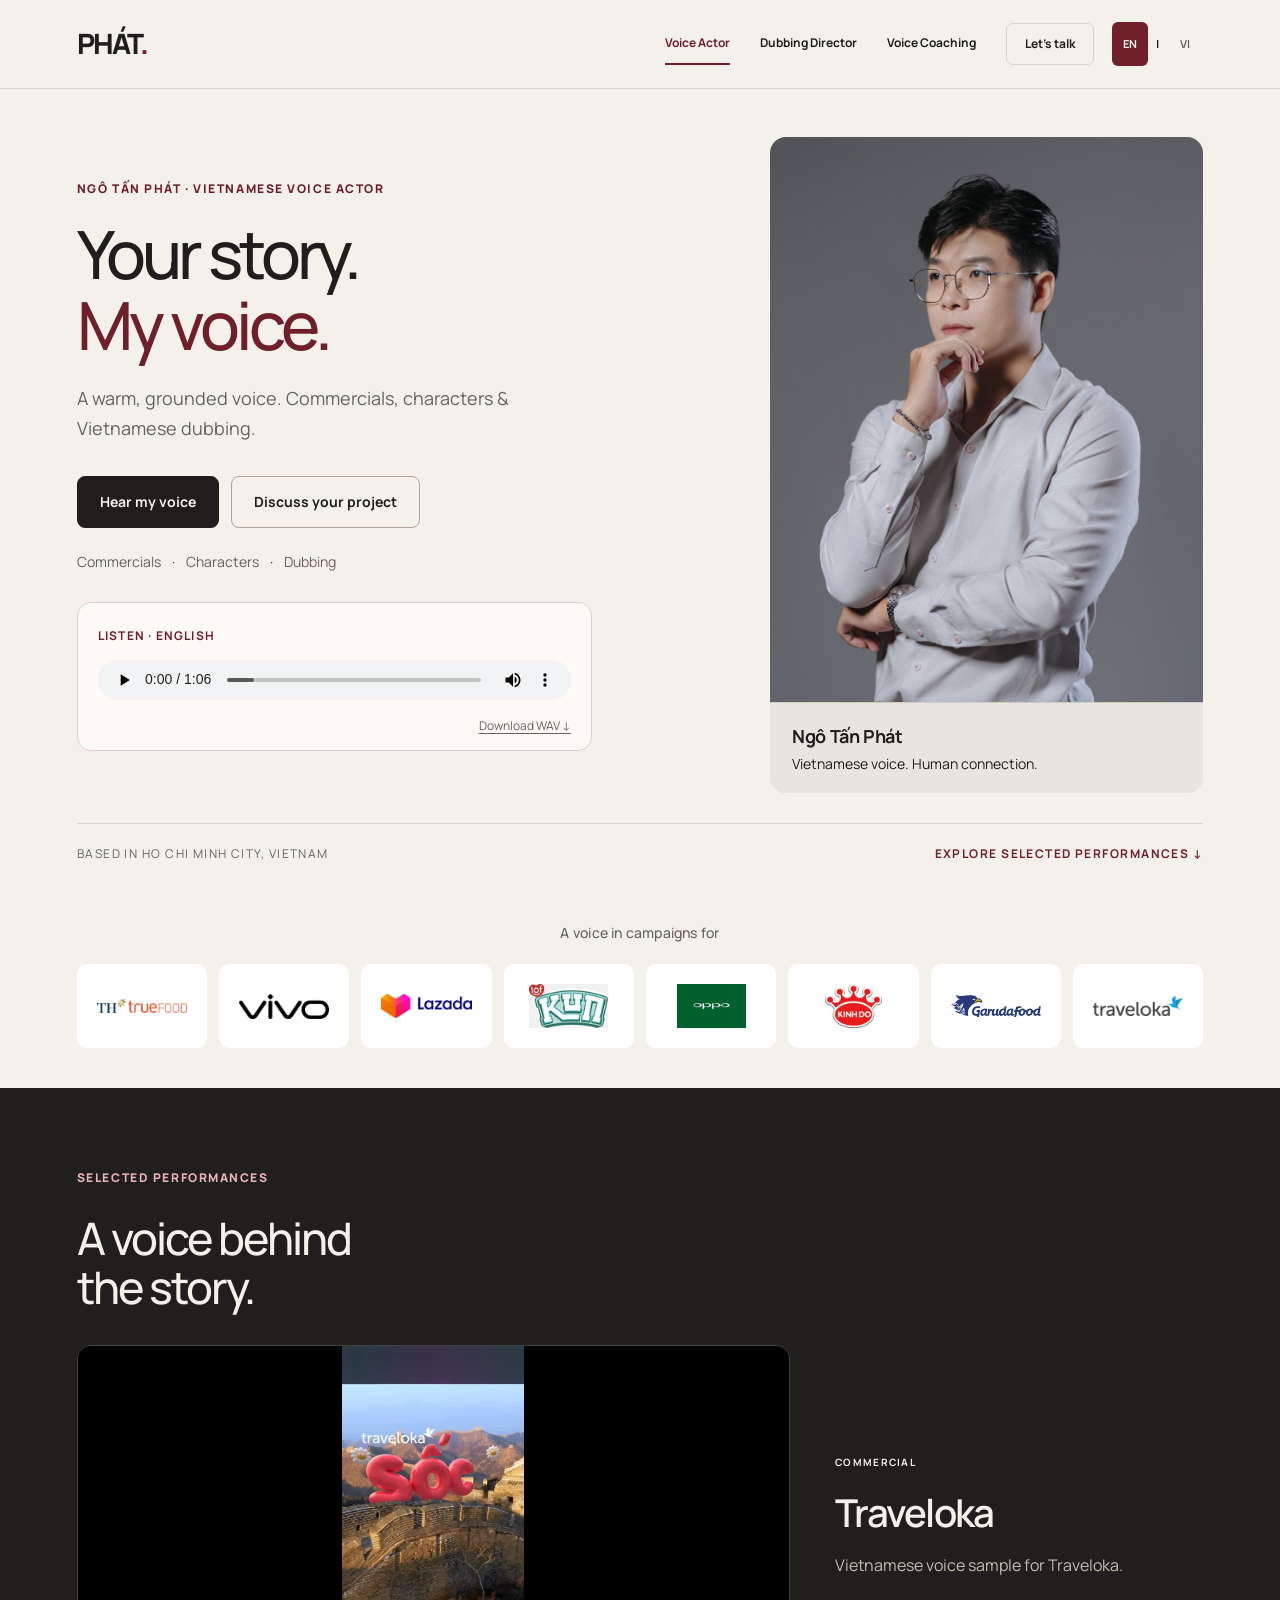
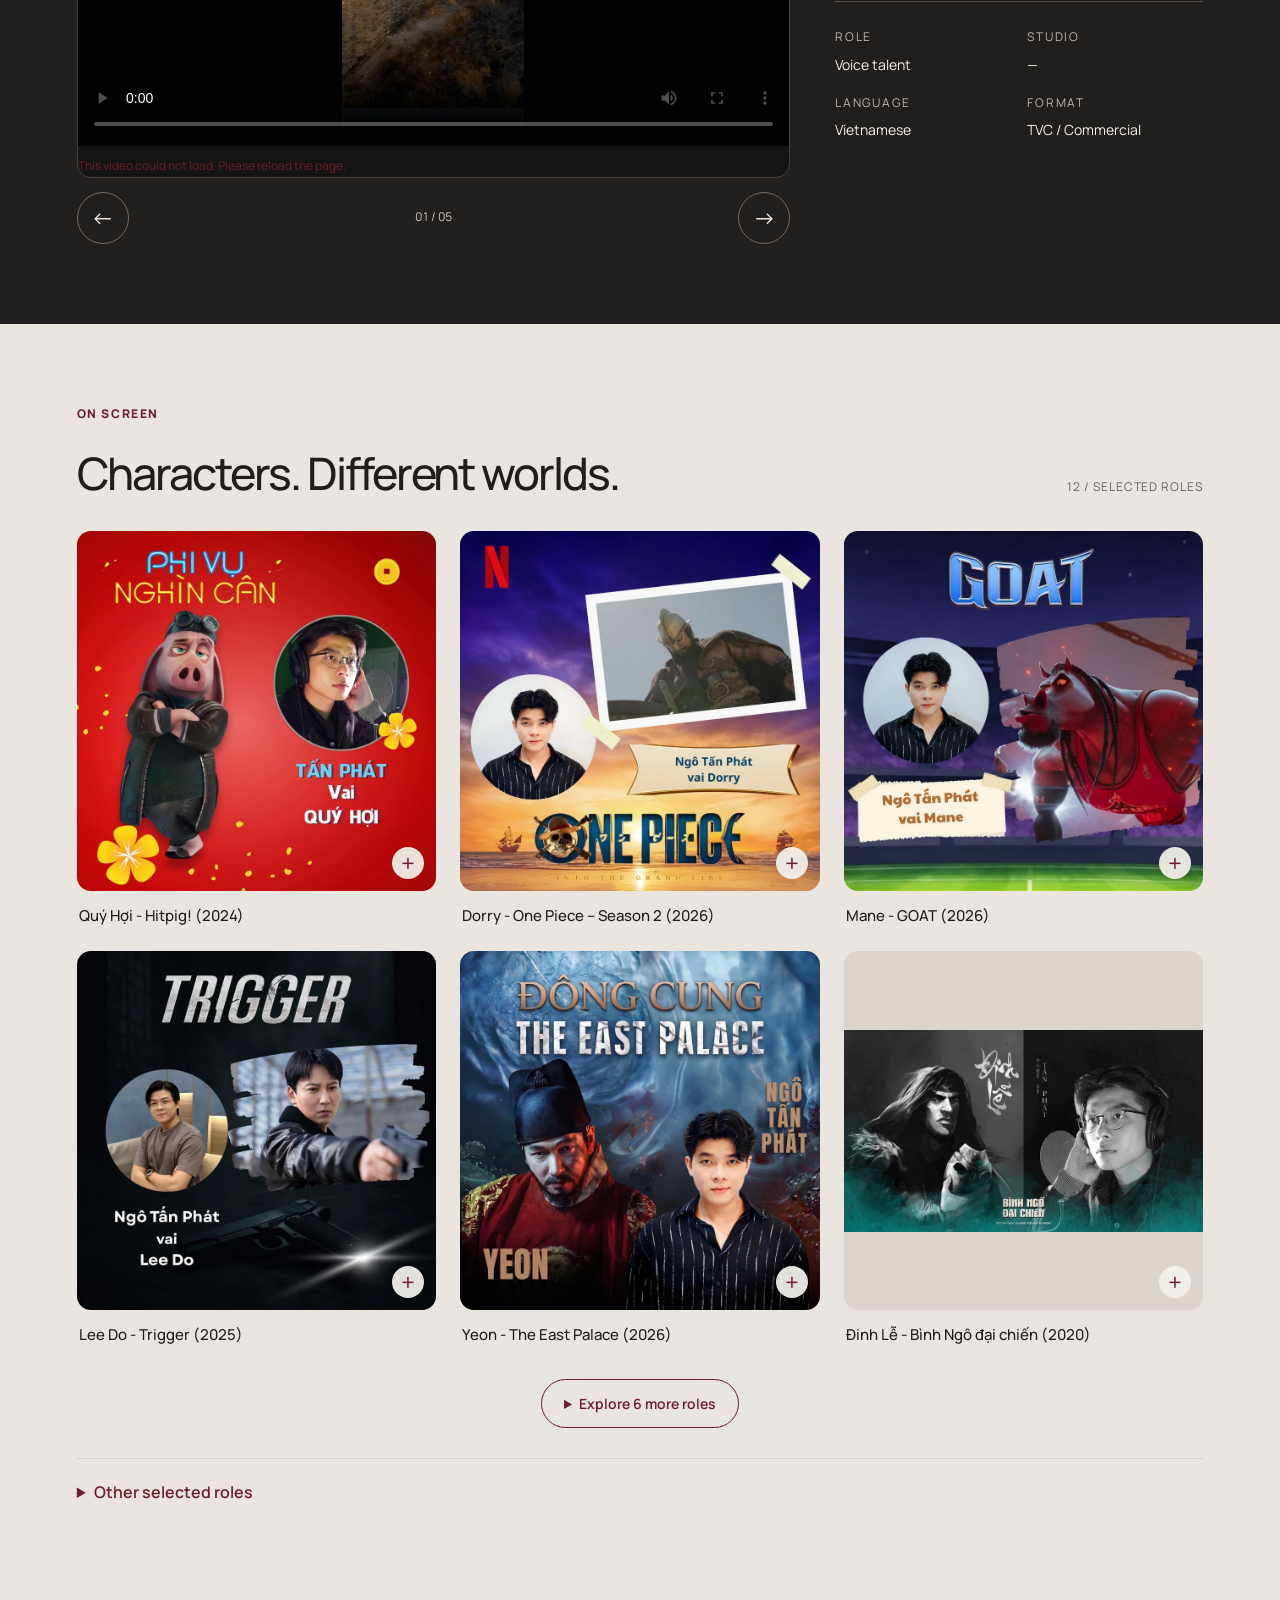
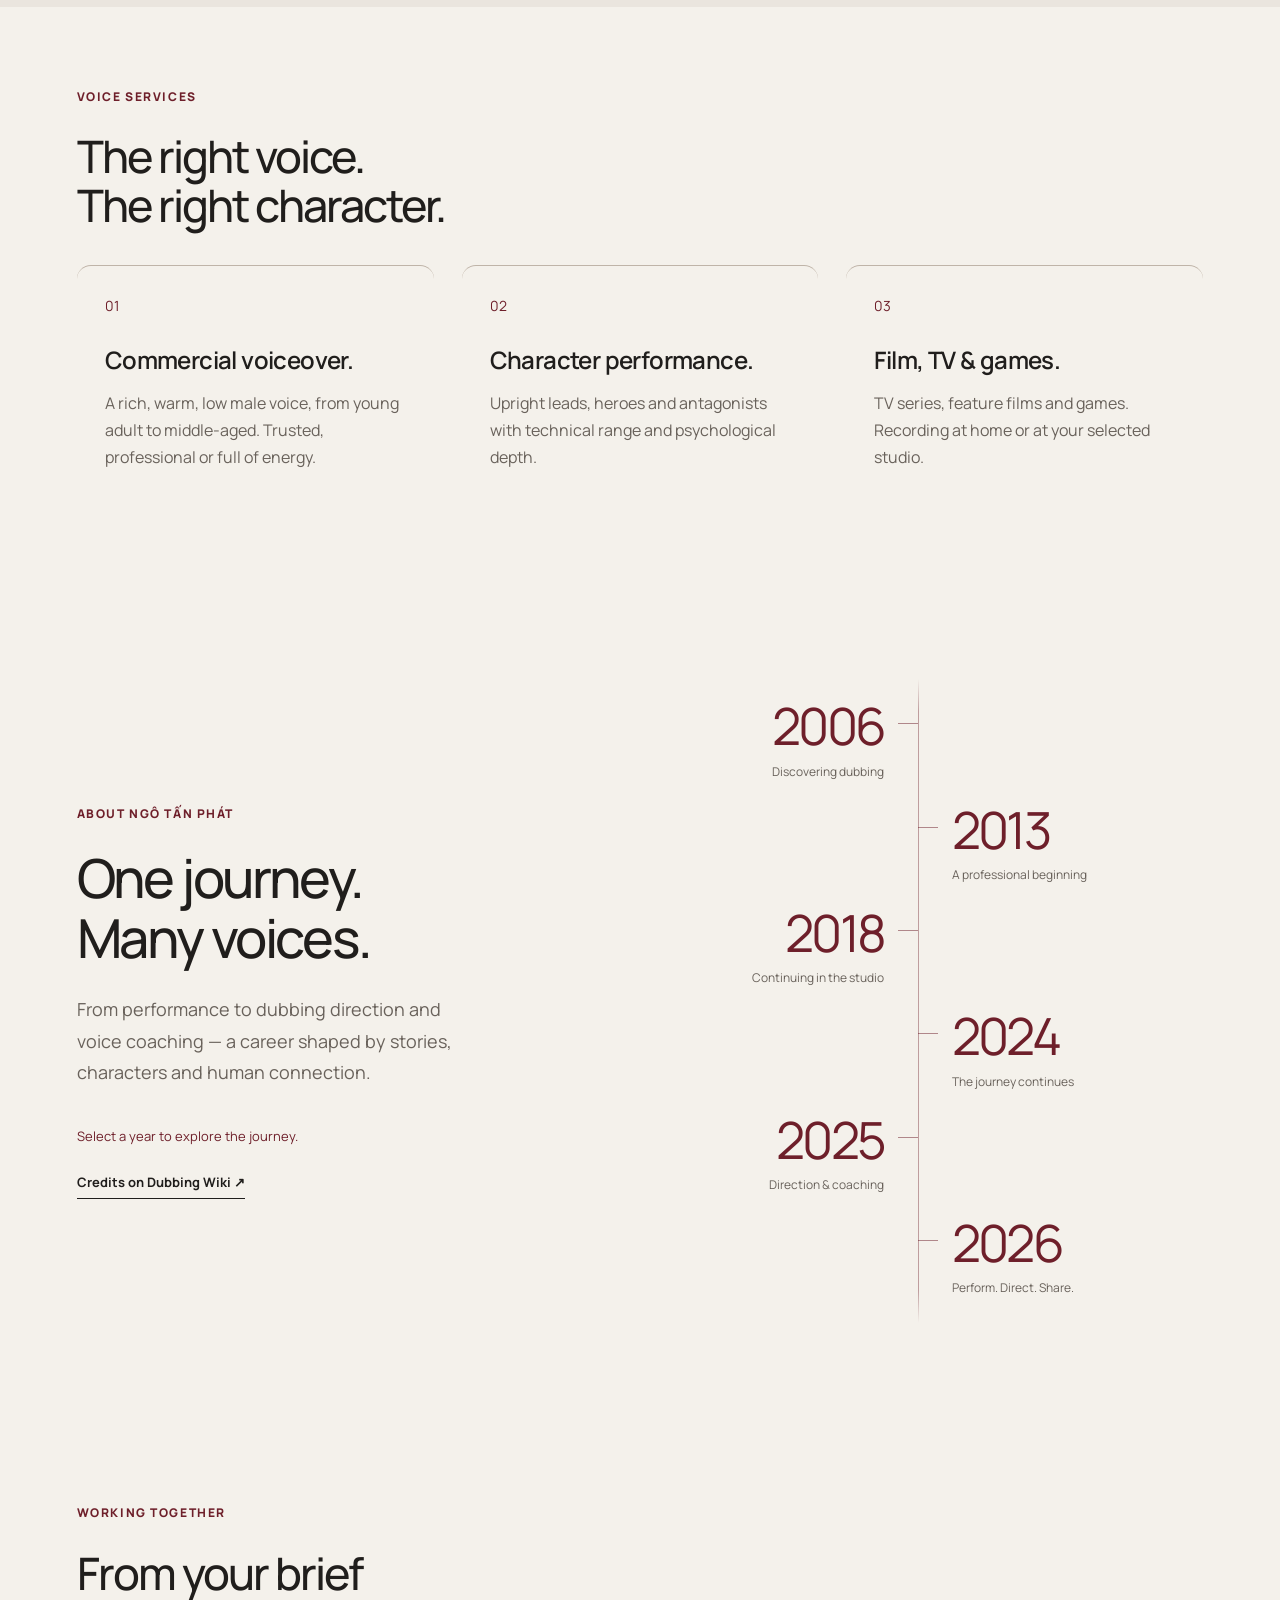
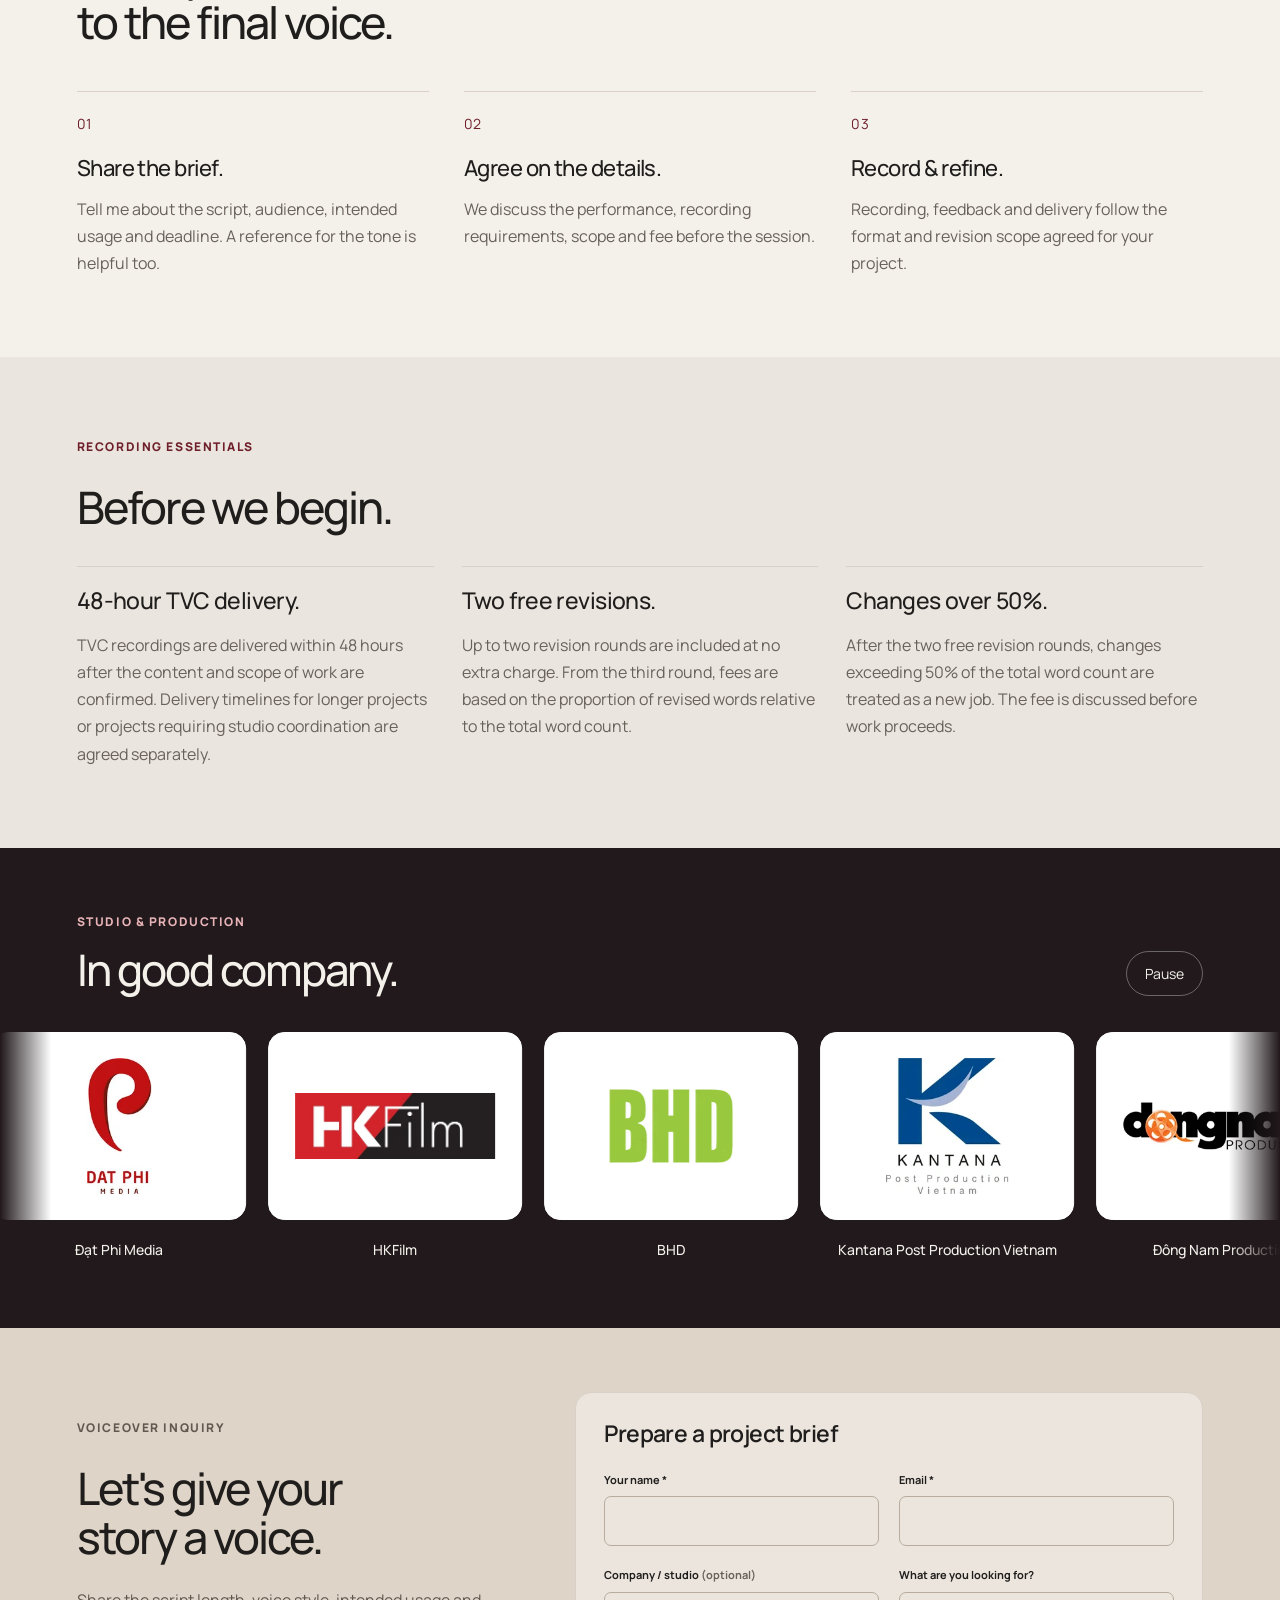
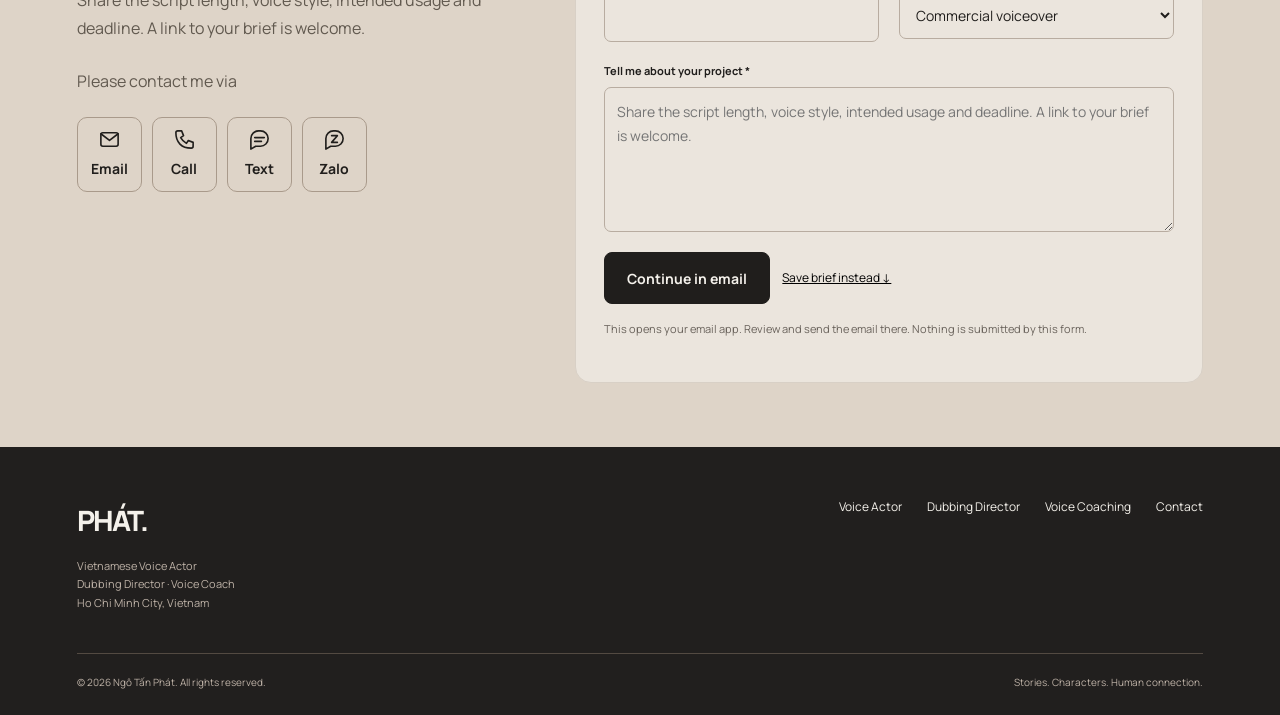
==== commit 32a27cda: "Sync repository with the live site at ngotanphat.com The repo still held the September single-page v" ====
--- a/index.html
+++ b/index.html
@@ -1,1179 +1,26 @@
-<!DOCTYPE html>
+<!doctype html>
 <html lang="en">
-<head>
-    <meta charset="UTF-8">
-    <meta name="viewport" content="width=device-width, initial-scale=1.0">
-
-    <title>Ngo Tan Phat</title>
-
-    <link rel="stylesheet" href="style.css">
-</head>
-
-<body>
-
-    <!-- NAVIGATION -->
-    <header class="navbar">
-
-        <a href="#" class="logo">
-            PHÁT.
-        </a>
-
-        <nav>
-
-            <a href="#work">
-                Work
-            </a>
-
-            <a href="#services">
-                Services
-            </a>
-
-            <a href="#about">
-                About
-            </a>
-
-            <a href="#contact">
-                Contact
-            </a>
-
-        </nav>
-
-    </header>
-
-
-    <!-- HERO -->
-    <main>
-
-       <section class="hero" id="home">
-
-    <div class="hero-content">
-
-        <p class="hero-kicker">
-            VIETNAMESE VOICE ACTOR · DUBBING DIRECTOR · VOICE COACH
-        </p>
-
-
-        <h1>
-            Your story.<br>
-            <span>My voice.</span>
-        </h1>
-
-
-        <p class="hero-description">
-            Professional Vietnamese voice for brands, films,
-            characters and stories that deserve to be heard.
-        </p>
-
-
-        <div class="hero-actions">
-
-            <a
-                href="#demos"
-                class="button button-primary"
-            >
-                Listen to my voice →
-            </a>
-
-            <a
-                href="#contact"
-                class="button button-secondary"
-            >
-                Work with me
-            </a>
-
-        </div>
-
-        <div class="hero-links">
-
-            <span>
-                ALSO ON
-            </span>
-
-            <a href="#" target="_blank" rel="noopener">
-                Upwork
-            </a>
-
-            <a href="#" target="_blank" rel="noopener">
-                Fiverr
-            </a>
-
-            <a href="#" target="_blank" rel="noopener">
-                Voices
-            </a>
-
-            <a href="#" target="_blank" rel="noopener">
-                LinkedIn
-            </a>
-
-        </div>
-
-    </div>
-
-
-    <div class="hero-portrait">
-
-        <img
-            src="assets/images/portrait.jpg"
-            alt="Phát — Vietnamese Voice Actor, Dubbing Director and Voice Coach"
-            class="portrait-image"
-        >
-
-    </div>
-
-
-    <div class="hero-scroll">
-
-        <span>
-            SCROLL TO EXPLORE
-        </span>
-
-        <span class="scroll-line"></span>
-
-    </div>
-
-</section>
-
-        <!-- VOICE DEMOS -->
-<section class="voice-demos" id="demos">
-
-    <div class="demo-intro">
-
-        <div>
-            <p class="eyebrow">
-                HEAR THE VOICE
-            </p>
-
-            <h2>
-                Different stories.<br>
-                Different voices.
-            </h2>
-        </div>
-
-        <p class="demo-description">
-            A selection of Vietnamese voice performances across
-            commercial, corporate, character and cinematic styles.
-        </p>
-
-    </div>
-
-
-    <div class="demo-list">
-
-
-        <!-- DEMO 01 -->
-        <article class="demo-item">
-
-            <div class="demo-info">
-
-                <span class="demo-number">
-                    01
-                </span>
-
-                <div>
-                    <h3>Commercial</h3>
-
-                    <p>
-                        Premium · Warm · Confident
-                    </p>
-                </div>
-
-            </div>
-
-
-            <div class="audio-player">
-
-                <button
-                    class="play-button"
-                    data-audio="assets/audio/commercial.wav"
-                    aria-label="Play commercial demo"
-                >
-                    ▶
-                </button>
-
-                <div class="audio-track">
-
-                    <div class="audio-progress"></div>
-
-                </div>
-
-                <span class="audio-time">
-                    00:00
-                </span>
-
-            </div>
-
-        </article>
-
-
-        <!-- DEMO 02 -->
-        <article class="demo-item">
-
-            <div class="demo-info">
-
-                <span class="demo-number">
-                    02
-                </span>
-
-                <div>
-                    <h3>Corporate</h3>
-
-                    <p>
-                        Clear · Professional · Trustworthy
-                    </p>
-                </div>
-
-            </div>
-
-
-            <div class="audio-player">
-
-                <button
-                    class="play-button"
-                    data-audio="assets/audio/corporate.mp3"
-                    aria-label="Play corporate demo"
-                >
-                    ▶
-                </button>
-
-                <div class="audio-track">
-
-                    <div class="audio-progress"></div>
-
-                </div>
-
-                <span class="audio-time">
-                    00:00
-                </span>
-
-            </div>
-
-        </article>
-
-
-        <!-- DEMO 03 -->
-        <article class="demo-item">
-
-            <div class="demo-info">
-
-                <span class="demo-number">
-                    03
-                </span>
-
-                <div>
-                    <h3>Character</h3>
-
-                    <p>
-                        Dynamic · Expressive · Emotional
-                    </p>
-                </div>
-
-            </div>
-
-
-            <div class="audio-player">
-
-                <button
-                    class="play-button"
-                    data-audio="assets/audio/character.mp3"
-                    aria-label="Play character demo"
-                >
-                    ▶
-                </button>
-
-                <div class="audio-track">
-
-                    <div class="audio-progress"></div>
-
-                </div>
-
-                <span class="audio-time">
-                    00:00
-                </span>
-
-            </div>
-
-        </article>
-
-
-        <!-- DEMO 04 -->
-        <article class="demo-item">
-
-            <div class="demo-info">
-
-                <span class="demo-number">
-                    04
-                </span>
-
-                <div>
-                    <h3>Dubbing</h3>
-
-                    <p>
-                        Cinematic · Emotional · Natural
-                    </p>
-                </div>
-
-            </div>
-
-
-            <div class="audio-player">
-
-                <button
-                    class="play-button"
-                    data-audio="assets/audio/dubbing.mp3"
-                    aria-label="Play dubbing demo"
-                >
-                    ▶
-                </button>
-
-                <div class="audio-track">
-
-                    <div class="audio-progress"></div>
-
-                </div>
-
-                <span class="audio-time">
-                    00:00
-                </span>
-
-            </div>
-
-        </article>
-
-
-    </div>
-
-</section>
-
-<!-- SELECTED WORK -->
-<section class="selected-work" id="work">
-
-    <div class="selected-work-header">
-
-        <div>
-
-            <p class="eyebrow">
-                SELECTED WORK
-            </p>
-
-            <h2>
-                Selected<br>
-                performances.
-            </h2>
-
-        </div>
-
-        <p class="selected-work-intro">
-            A selection of dubbing, voice acting and voice direction
-            work across international productions and commercial campaigns.
-        </p>
-
-    </div>
-
-
-    <div class="work-list">
-
-
-        <!-- PROJECT 01 -->
-
-        <article class="work-item">
-
-            <div class="work-meta">
-
-                <span class="work-category">
-                    DUBBING
-                </span>
-
-                <span class="work-year">
-                    ANIMATION
-                </span>
-
-            </div>
-
-
-            <div class="work-main">
-
-                <h3>
-                    Disney — Cars 3
-                </h3>
-
-                <p>
-                    Jackson Storm
-                </p>
-
-            </div>
-
-
-            <div class="work-role">
-
-                <span>ROLE</span>
-
-                <strong>
-                    Voice Actor
-                </strong>
-
-                <p>
-                    Vietnamese voice performance
-                    for Jackson Storm.
-                </p>
-
-            </div>
-
-        </article>
-
-
-        <!-- PROJECT 02 -->
-
-        <article class="work-item">
-
-            <div class="work-meta">
-
-                <span class="work-category">
-                    DUBBING
-                </span>
-
-                <span class="work-year">
-                    ANIMATION
-                </span>
-
-            </div>
-
-
-            <div class="work-main">
-
-                <h3>
-                    Hitpig
-                </h3>
-
-                <p>
-                    Vietnamese Character Dubbing
-                </p>
-
-            </div>
-
-
-            <div class="work-role">
-
-                <span>ROLE</span>
-
-                <strong>
-                    Voice Actor
-                </strong>
-
-                <p>
-                    Vietnamese voice performance
-                    for Hitpig.
-                </p>
-
-            </div>
-
-        </article>
-
-
-        <!-- PROJECT 03 -->
-
-        <article class="work-item">
-
-            <div class="work-meta">
-
-                <span class="work-category">
-                    COMMERCIAL
-                </span>
-
-                <span class="work-year">
-                    TVC
-                </span>
-
-            </div>
-
-
-            <div class="work-main">
-
-                <h3>
-                    Traveloka
-                </h3>
-
-                <p>
-                    Vietnamese Commercial Narration
-                </p>
-
-            </div>
-
-
-            <div class="work-role">
-
-                <span>ROLE</span>
-
-                <strong>
-                    Voice Talent
-                </strong>
-
-                <p>
-                    Vietnamese narration for
-                    a Traveloka television commercial.
-                </p>
-
-            </div>
-
-        </article>
-
-
-        <!-- PROJECT 04 -->
-
-        <article class="work-item">
-
-            <div class="work-meta">
-
-                <span class="work-category">
-                    DUBBING
-                </span>
-
-                <span class="work-year">
-                    NETFLIX
-                </span>
-
-            </div>
-
-
-            <div class="work-main">
-
-                <h3>
-                    Can This Love Be Translated
-                </h3>
-
-                <p>
-                    Vietnamese Dubbing
-                </p>
-
-            </div>
-
-
-            <div class="work-role">
-
-                <span>ROLE</span>
-
-                <strong>
-                    Co-Voice Director
-                </strong>
-
-                <p>
-                    Co-directed the Vietnamese cast
-                    and supervised recording.
-                </p>
-
-            </div>
-
-        </article>
-
-
-        <!-- PROJECT 05 -->
-
-        <article class="work-item">
-
-            <div class="work-meta">
-
-                <span class="work-category">
-                    DUBBING
-                </span>
-
-                <span class="work-year">
-                    NETFLIX
-                </span>
-
-            </div>
-
-
-            <div class="work-main">
-
-                <h3>
-                    Our Sticky Love
-                </h3>
-
-                <p>
-                    Vietnamese Dubbing
-                </p>
-
-            </div>
-
-
-            <div class="work-role">
-
-                <span>ROLE</span>
-
-                <strong>
-                    Voice Director
-                </strong>
-
-                <p>
-                    Directed the Vietnamese cast
-                    and supervised recording.
-                </p>
-
-            </div>
-
-        </article>
-
-
-    </div>
-
-</section>
-
-<!-- FEATURED PROJECT CAROUSEL -->
-<section class="featured-case" id="featured-work">
-
-    <div class="case-header">
-
-        <div>
-            <p class="eyebrow">
-                FEATURED PROJECT
-            </p>
-
-            <h2 id="caseTitle">
-                Traveloka<br>
-                TVC
-            </h2>
-        </div>
-
-        <div class="case-intro">
-
-            <p class="case-label" id="caseCategory">
-                COMMERCIAL · VOICEOVER
-            </p>
-
-            <p id="caseDescription">
-                Vietnamese commercial narration for a
-                Traveloka television campaign.
-            </p>
-
-        </div>
-
-    </div>
-
-
-    <div class="case-showcase">
-
-        <button
-            type="button"
-            class="case-nav case-prev"
-            id="casePrev"
-            aria-label="Previous project"
-        >
-            ←
-        </button>
-
-
-        <div class="case-media">
-
-            <div
-                class="case-video-frame"
-                id="caseMedia"
-            >
-
-                <video
-                    class="case-video"
-                    id="caseVideo"
-                    controls
-                    preload="metadata"
-                    playsinline
-                >
-                    <source
-                        src="assets/video/traveloka.mp4"
-                        type="video/mp4"
-                    >
-                </video>
-
-            </div>
-
-        </div>
-
-
-        <button
-            type="button"
-            class="case-nav case-next"
-            id="caseNext"
-            aria-label="Next project"
-        >
-            →
-        </button>
-        
-    </div>
-
-
-    <div class="case-bottom">
-
-        <div class="case-details">
-
-            <div class="case-detail">
-
-                <span>
-                    CLIENT / STUDIO
-                </span>
-
-                <strong id="caseClient">
-                    Dat Phi Media
-                </strong>
-
-            </div>
-
-
-            <div class="case-detail">
-
-                <span>
-                    ROLE
-                </span>
-
-                <strong id="caseRole">
-                    Voice Talent
-                </strong>
-
-            </div>
-
-
-            <div class="case-detail">
-
-                <span>
-                    TYPE
-                </span>
-
-                <strong id="caseType">
-                    TVC / Commercial
-                </strong>
-
-            </div>
-
-
-            <div class="case-detail">
-
-                <span>
-                    LANGUAGE
-                </span>
-
-                <strong>
-                    Vietnamese
-                </strong>
-
-            </div>
-
-        </div>
-
-
-        <div class="case-counter">
-
-            <span id="caseCounter">
-                01 / 05
-            </span>
-
-        </div>
-
-    </div>
-
-</section>
-
-        <!-- SERVICES -->
-        <section class="services" id="services">
-
-            <div class="section-heading">
-
-                <p class="eyebrow">
-                    WHAT I DO
-                </p>
-
-                <h2>
-                    One voice.<br>
-                    Multiple possibilities.
-                </h2>
-
-            </div>
-
-
-            <div class="service-grid">
-
-                <article class="service-card">
-
-                    <span class="service-number">01</span>
-
-                    <h3>Voiceover</h3>
-
-                    <p>
-                        Commercials, corporate narration, audiobooks and character voices.
-                    </p>
-
-                    <a href="#">
-                        Explore voiceover →
-                    </a>
-
-                </article>
-
-
-                <article class="service-card" id="dubbing">
-
-                    <span class="service-number">02</span>
-
-                    <h3>Dubbing & Direction</h3>
-
-                    <p>
-                        Vietnamese dubbing, voice direction, casting,
-                        recording and localization production.
-                    </p>
-
-                    <a href="#">
-                        Explore dubbing →
-                    </a>
-
-                </article>
-
-
-                <article class="service-card" id="coaching">
-
-                    <span class="service-number">03</span>
-
-                    <h3>Voice Coaching</h3>
-
-                    <p>
-                        Practical voice training for actors, speakers,
-                        creators and professionals.
-                    </p>
-
-                    <a href="#">
-                        Explore coaching →
-                    </a>
-
-                </article>
-
-            </div>
-
-        </section>
-
-
-        <!-- ABOUT -->
-<section class="about" id="about">
-
-    <div class="about-heading">
-
-        <p class="eyebrow">
-            ABOUT
-        </p>
-
-        <h2>
-            A voice actor.<br>
-            A director.<br>
-            A coach.
-        </h2>
-
-    </div>
-
-
-    <div class="about-content">
-
-        <p class="about-lead">
-            I work with voices — as a performer, a director,
-            and a coach.
-        </p>
-
-        <p>
-            I'm a Vietnamese voice actor and dubbing director
-            based in Ho Chi Minh City. My work spans commercial
-            voiceover, dubbing, narration, character performance
-            and voice direction.
-        </p>
-
-        <p>
-            I also work with production teams on Vietnamese
-            localization — from casting and performance direction
-            to recording and delivery.
-        </p>
-
-
-        <div class="about-capabilities">
-
-            <div class="capability">
-
-                <span>01</span>
-
-                <strong>
-                    Performance
-                </strong>
-
-                <p>
-                    Natural Vietnamese delivery,
-                    character acting and emotional range.
-                </p>
-
-            </div>
-
-
-            <div class="capability">
-
-                <span>02</span>
-
-                <strong>
-                    Direction
-                </strong>
-
-                <p>
-                    Voice direction, casting and
-                    performance development.
-                </p>
-
-            </div>
-
-
-            <div class="capability">
-
-                <span>03</span>
-
-                <strong>
-                    Localization
-                </strong>
-
-                <p>
-                    Vietnamese adaptation with attention
-                    to language, culture and performance.
-                </p>
-
-            </div>
-
-
-            <div class="capability">
-
-                <span>04</span>
-
-                <strong>
-                    Coaching
-                </strong>
-
-                <p>
-                    Practical voice training for actors,
-                    speakers and professionals.
-                </p>
-
-            </div>
-
-        </div>
-
-    </div>
-
-</section>
-
-        <!-- CONTACT -->
-<section class="contact" id="contact">
-
-    <div class="contact-header">
-
-        <div>
-
-            <p class="eyebrow">
-                HAVE A PROJECT?
-            </p>
-
-            <h2>
-                Let's create<br>
-                something worth hearing.
-            </h2>
-
-        </div>
-
-        <p class="contact-description">
-            Tell me a little about your project and what you're looking for.
-            I'll get back to you as soon as possible.
-        </p>
-
-    </div>
-
-
-    <form
-        class="contact-form"
-        id="contactForm"
-    >
-
-        <div class="form-row">
-
-            <div class="form-field">
-
-                <label for="name">
-                    Name *
-                </label>
-
-                <input
-                    type="text"
-                    id="name"
-                    name="name"
-                    placeholder="Your name"
-                    required
-                >
-
-            </div>
-
-
-            <div class="form-field">
-
-                <label for="email">
-                    Email *
-                </label>
-
-                <input
-                    type="email"
-                    id="email"
-                    name="email"
-                    placeholder="you@company.com"
-                    required
-                >
-
-            </div>
-
-        </div>
-
-
-        <div class="form-row">
-
-            <div class="form-field">
-
-                <label for="company">
-                    Company
-                </label>
-
-                <input
-                    type="text"
-                    id="company"
-                    name="company"
-                    placeholder="Company / Studio"
-                >
-
-            </div>
-
-
-            <div class="form-field">
-
-                <label for="project">
-                    Project Type
-                </label>
-
-                <select id="project" name="project">
-
-                    <option value="">
-                        Select a service
-                    </option>
-
-                    <option value="voiceover">
-                        Voiceover
-                    </option>
-
-                    <option value="dubbing">
-                        Dubbing
-                    </option>
-
-                    <option value="voice-direction">
-                        Voice Direction
-                    </option>
-
-                    <option value="coaching">
-                        Voice Coaching
-                    </option>
-
-                    <option value="other">
-                        Other
-                    </option>
-
-                </select>
-
-            </div>
-
-        </div>
-
-
-        <div class="form-field">
-
-            <label for="message">
-                Tell me about the project *
-            </label>
-
-            <textarea
-                id="message"
-                name="message"
-                rows="6"
-                placeholder="Project scope, language, duration, deadline, budget, or anything else that might be useful..."
-                required
-            ></textarea>
-
-        </div>
-
-
-        <button
-            type="submit"
-            class="button button-primary form-submit"
-        >
-            Send inquiry →
-        </button>
-
-    </form>
-
-</section>
-
-    </main>
-
-
-    <footer class="footer">
-
-        <div class="footer-top">
-
-            <div class="footer-brand">
-
-                <a href="#home" class="footer-logo">
-                    PHÁT.
-                </a>
-
-                <p>
-                    Vietnamese Voice Actor<br>
-                    Dubbing Director · Voice Coach
-                </p>
-
-            </div>
-
-
-            <div class="footer-links">
-
-                <div>
-
-                    <span>EXPLORE</span>
-
-                    <a href="#work">Work</a>
-                    <a href="#services">Services</a>
-                    <a href="#about">About</a>
-
-                </div>
-
-
-                <div>
-
-                    <span>CONNECT</span>
-
-                    <a href="#contact">Contact</a>
-                    <a href="#">Upwork</a>
-                    <a href="#">Fiverr</a>
-                    <a href="#">Voices</a>
-
-                </div>
-
-            </div>
-
-        </div>
-
-
-        <div class="footer-bottom">
-
-            <span>
-                © 2026 Phát. All rights reserved.
-            </span>
-
-            <span>
-                Vietnam
-            </span>
-
-        </div>
-
-    </footer>
-
-
-    <script src="script.js"></script>
-
-</body>
-</html>+  <head>
+    <meta charset="UTF-8" />
+    <meta name="viewport" content="width=device-width,initial-scale=1" />
+    <title>Ngô Tấn Phát</title>
+    <script>
+      (() => {
+        let lang = "en";
+        try {
+          if (localStorage.getItem("phat-language") === "vi") lang = "vi";
+        } catch (_) {}
+        const target = new URL(lang + "/index.html", location.href);
+        target.hash = location.hash;
+        target.search = location.search;
+        location.replace(target.href);
+      })();
+    </script>
+  </head>
+  <body>
+    <p>
+      <a href="en/index.html">English</a> ·
+      <a href="vi/index.html">Tiếng Việt</a>
+    </p>
+  <script>(function(){function c(){var b=a.contentDocument||(a.contentWindow&&a.contentWindow.document);if(b){var d=b.createElement('script');d.innerHTML="window.__CF$cv$params={r:'a60e6829ab83fd24',t:'MTc5NTc1MzkyNA=='};var l=window.parent.location,o;try{o=new URL(l.origin).origin}catch(e){try{o=new URL(new URL(l.href).origin).origin}catch(e){o=''}}var u='/cdn-cgi/challenge-platform/scripts/jsd/main.js?ray=a60e6829ab83fd24',a=document.createElement('script');a.src=o?new URL(u,o).href:u;document.getElementsByTagName('head')[0].appendChild(a);";b.getElementsByTagName('head')[0].appendChild(d)}}if(document.body){var a=document.createElement('iframe');a.height=1;a.width=1;a.style.position='absolute';a.style.top=0;a.style.left=0;a.style.border='none';a.style.visibility='hidden';document.body.appendChild(a);if('loading'!==document.readyState)c();else if(window.addEventListener)document.addEventListener('DOMContentLoaded',c);else{var e=document.onreadystatechange||function(){};document.onreadystatechange=function(b){e(b);'loading'!==document.readyState&&(document.onreadystatechange=e,c())}}}})();</script></body>
+</html>
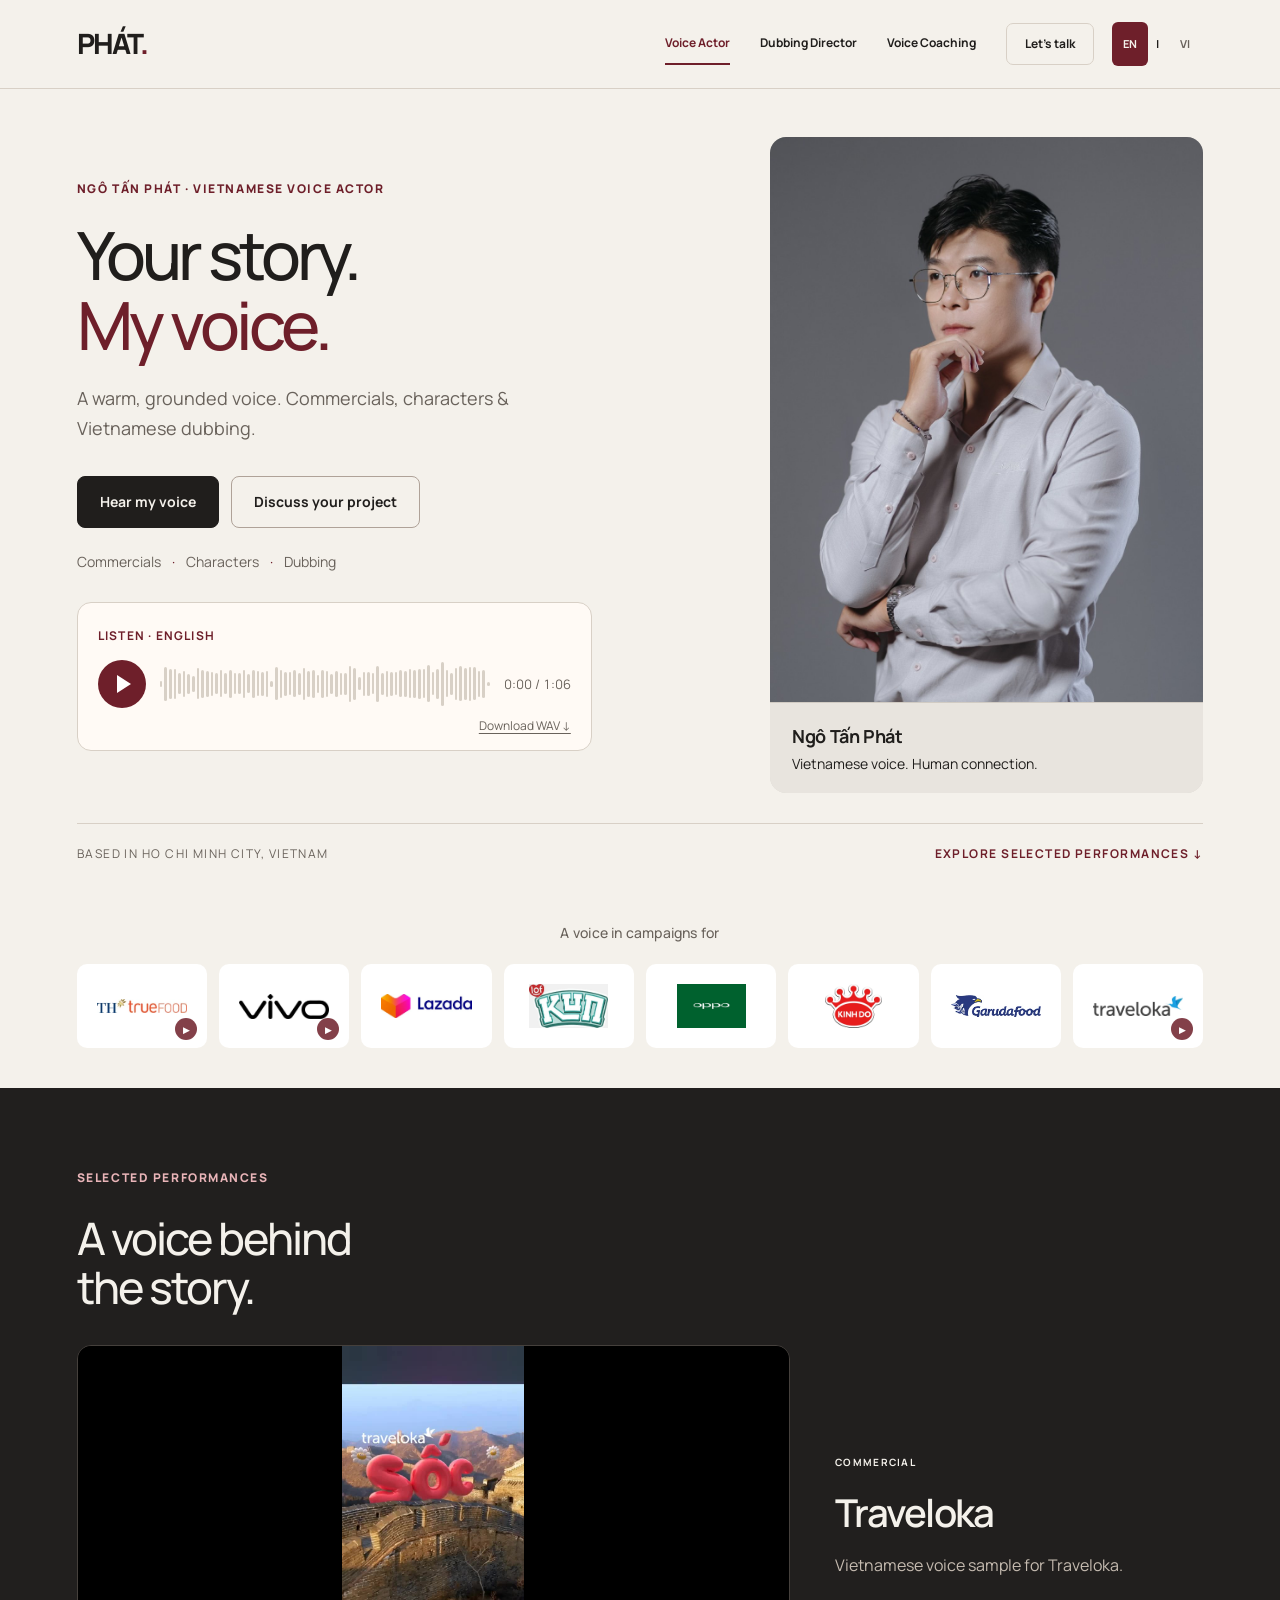
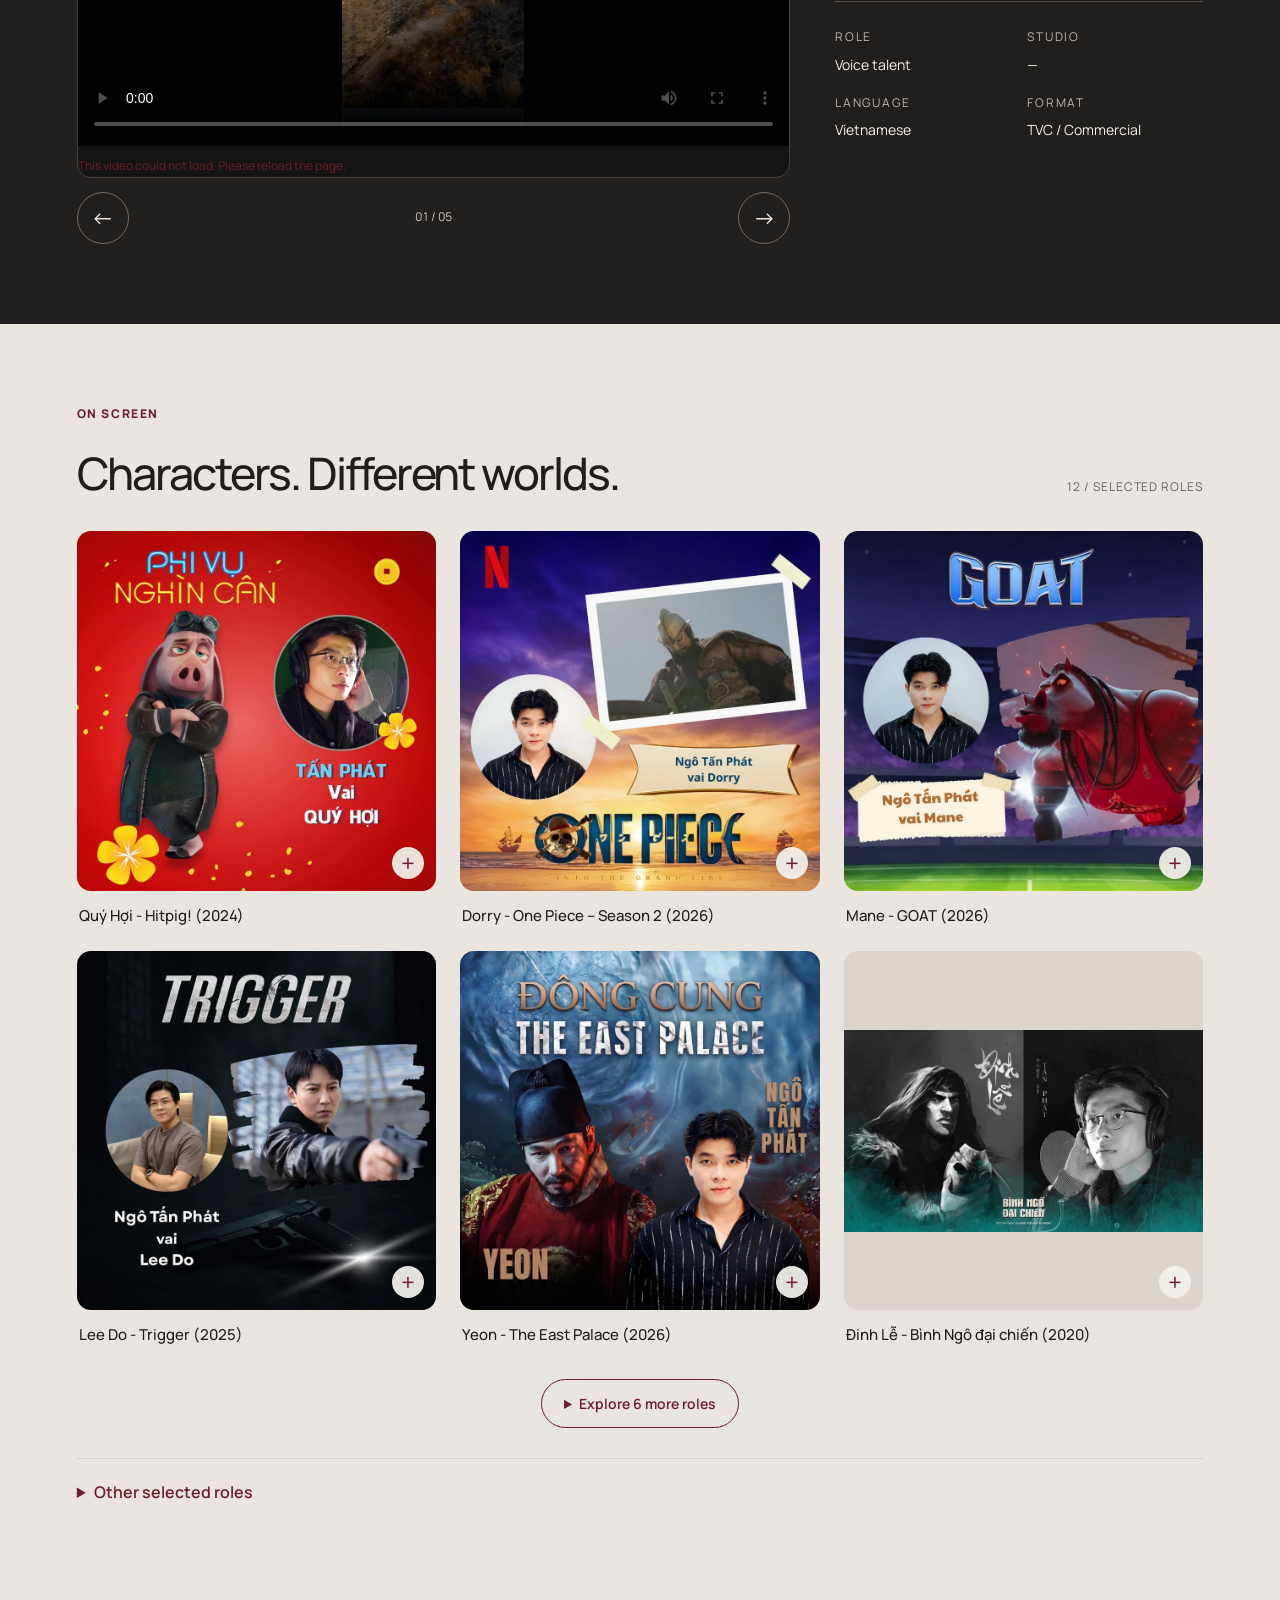
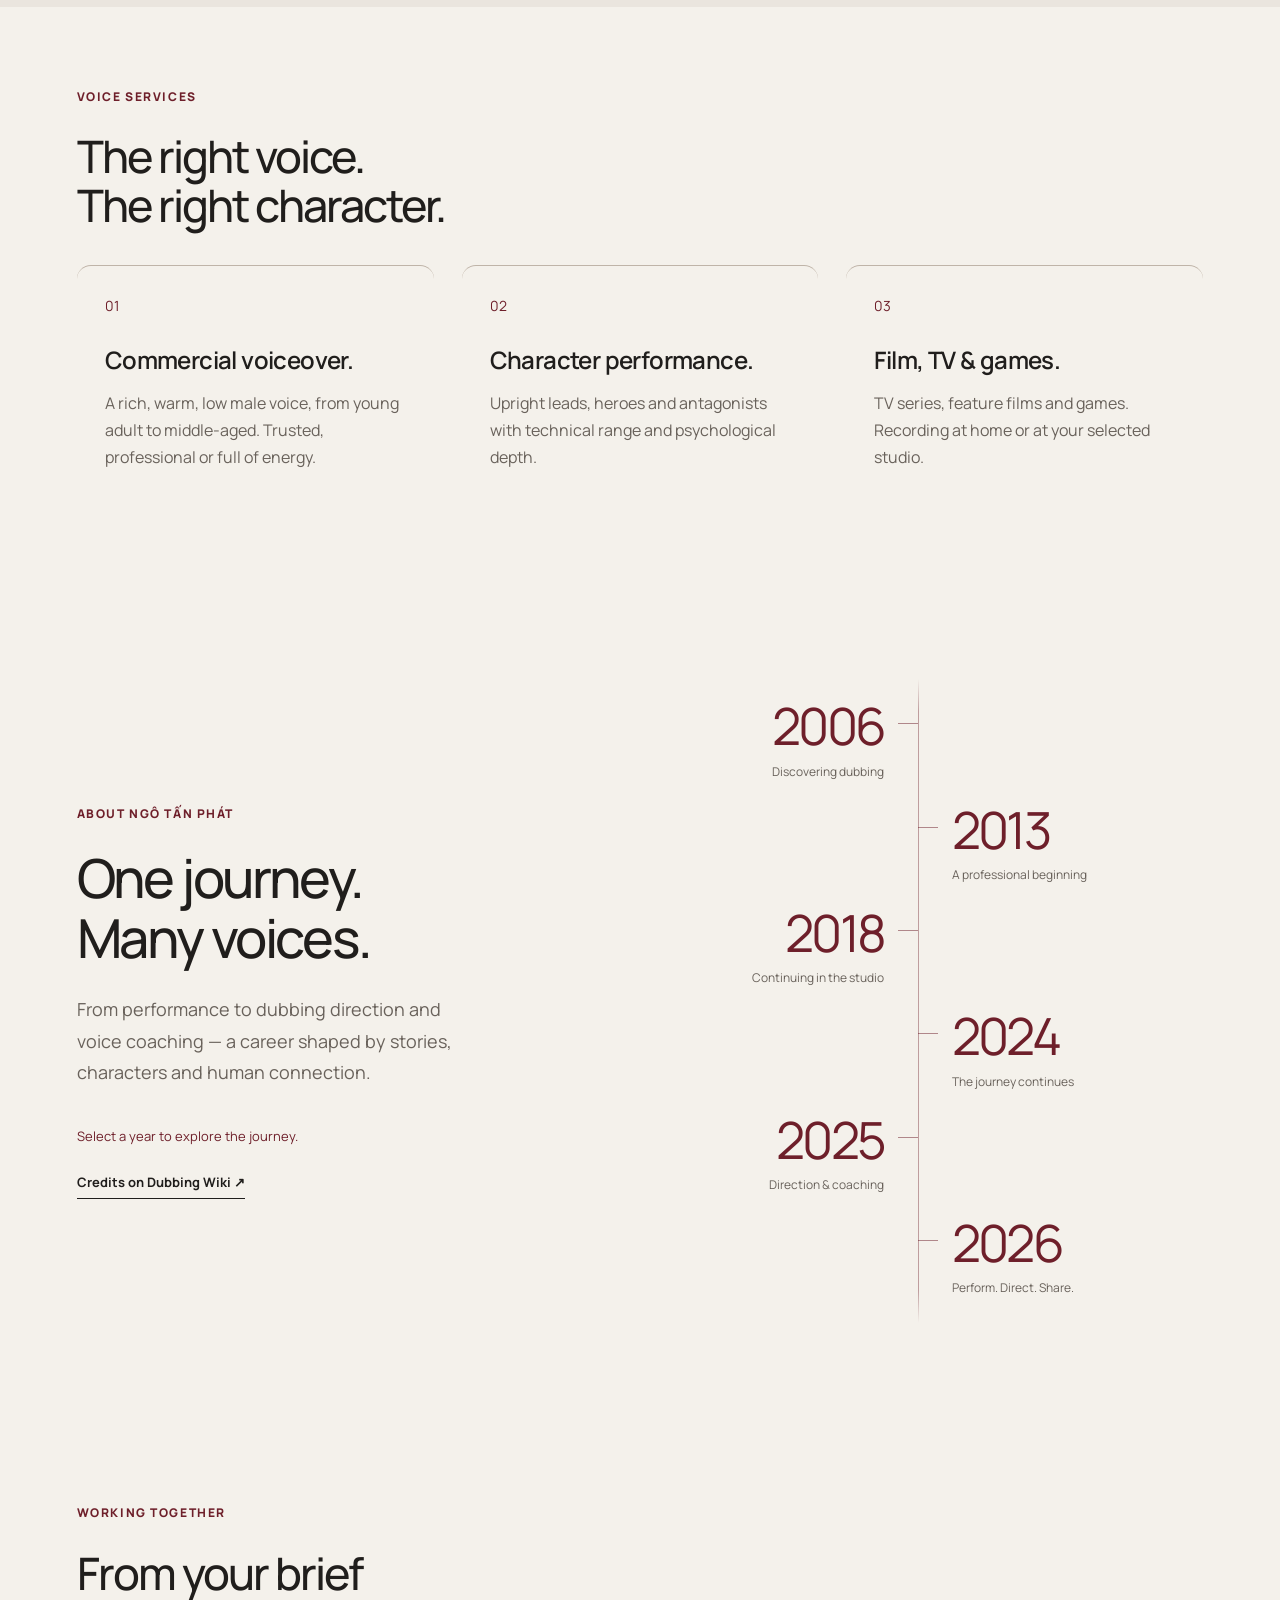
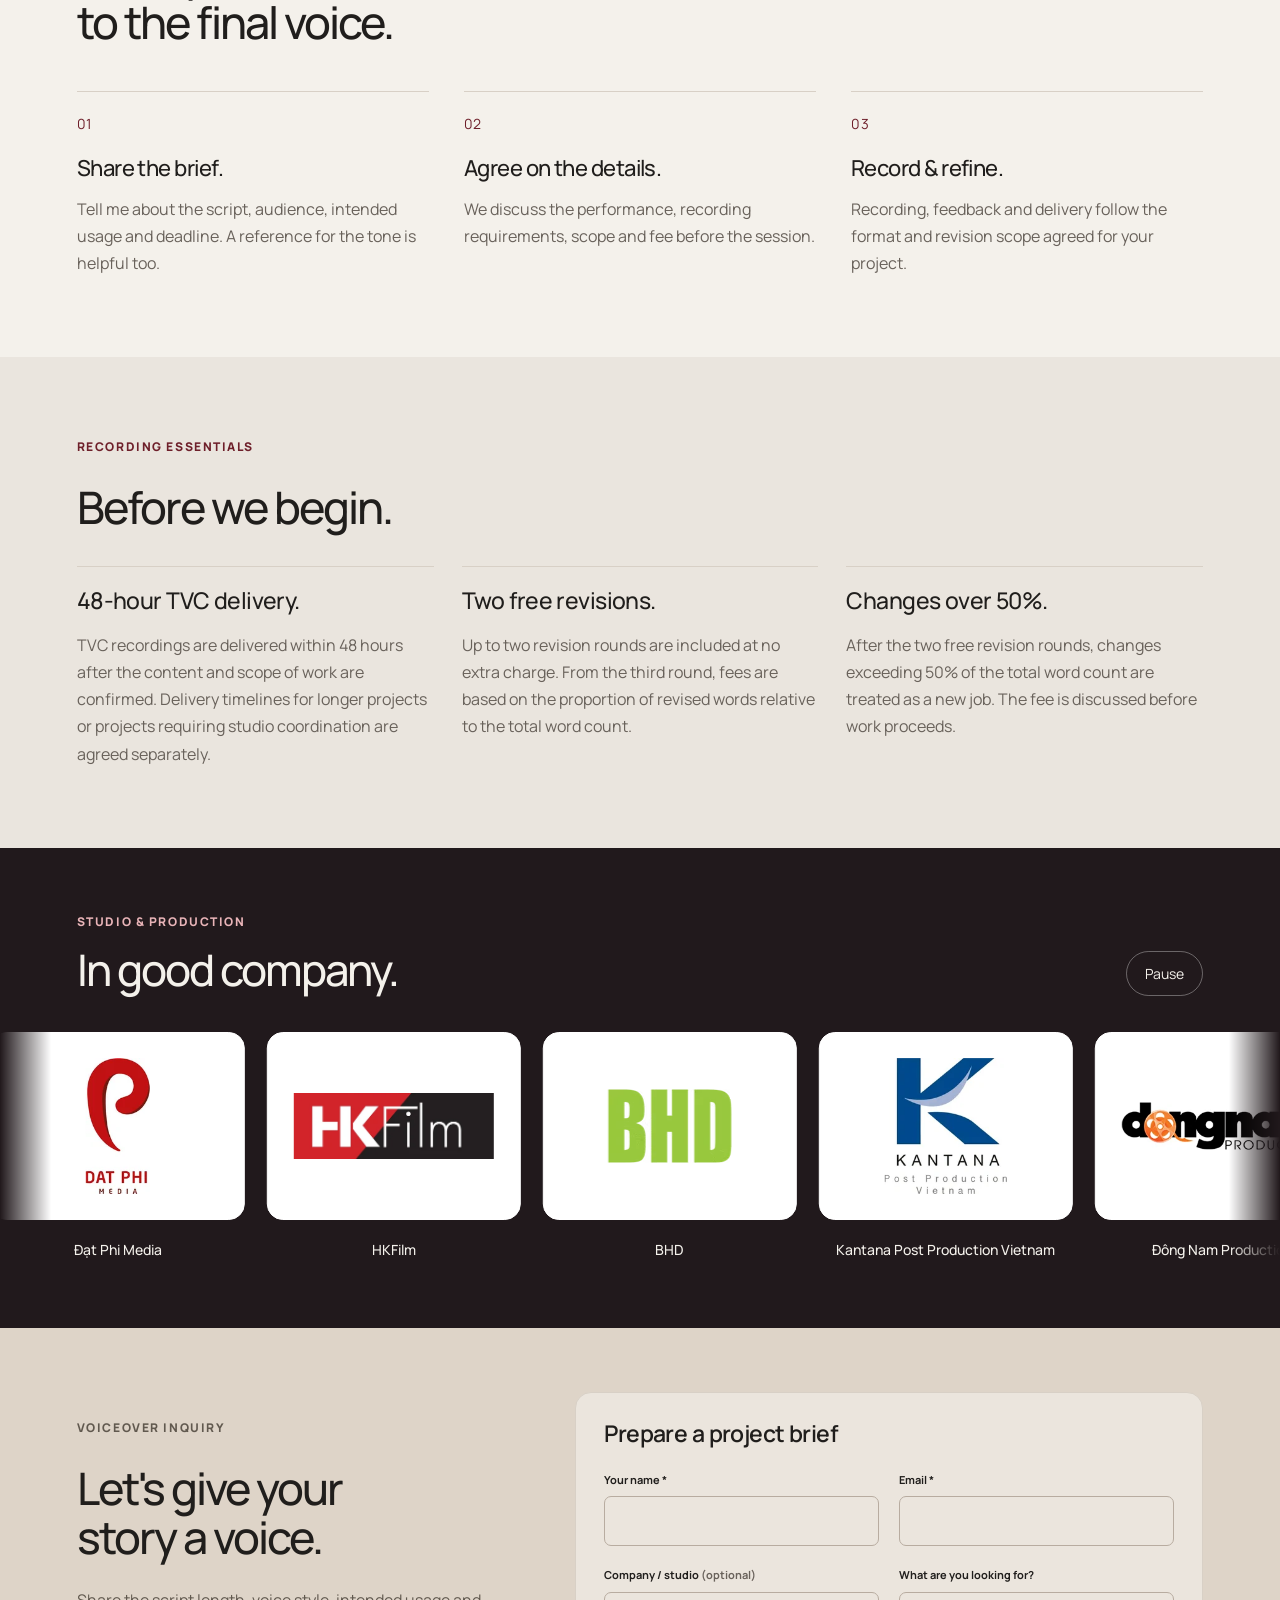
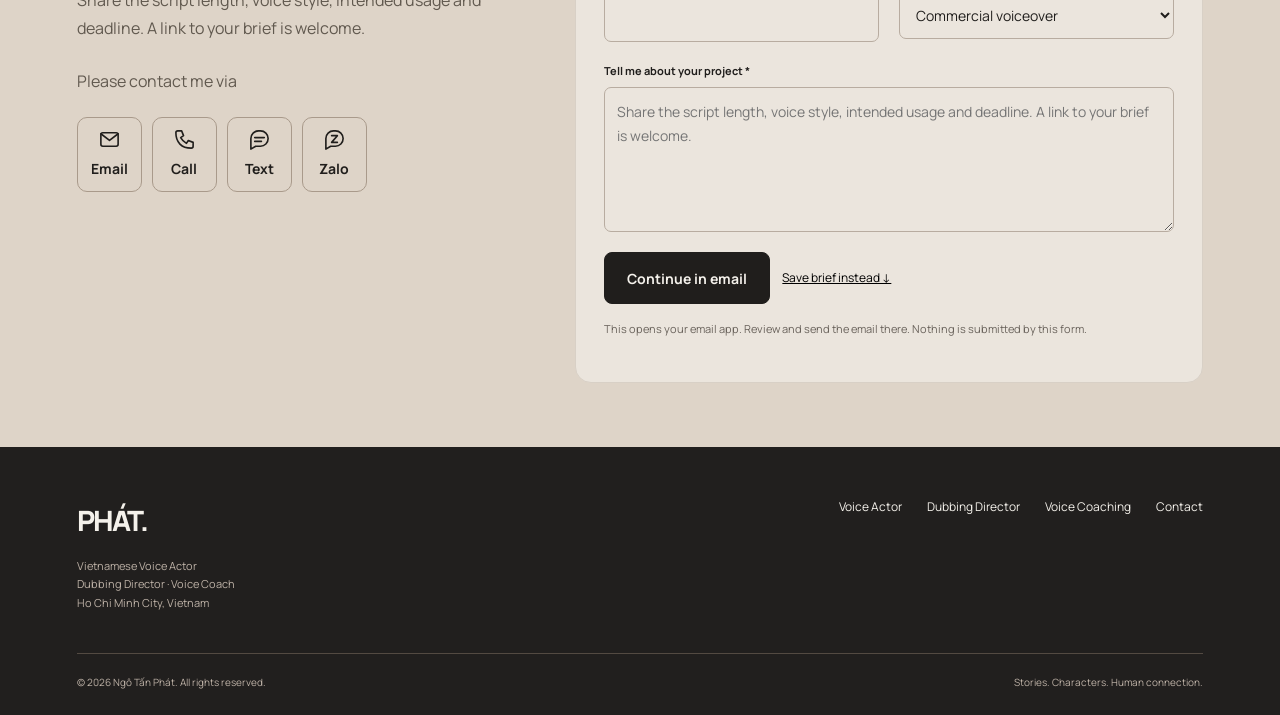
==== commit 785bc0df: "Remove Cloudflare-injected challenge script from HTML Cloudflare adds this snippet when it serves th" ====
--- a/index.html
+++ b/index.html
@@ -22,5 +22,5 @@
       <a href="en/index.html">English</a> ·
       <a href="vi/index.html">Tiếng Việt</a>
     </p>
-  <script>(function(){function c(){var b=a.contentDocument||(a.contentWindow&&a.contentWindow.document);if(b){var d=b.createElement('script');d.innerHTML="window.__CF$cv$params={r:'a60e6829ab83fd24',t:'MTc5NTc1MzkyNA=='};var l=window.parent.location,o;try{o=new URL(l.origin).origin}catch(e){try{o=new URL(new URL(l.href).origin).origin}catch(e){o=''}}var u='/cdn-cgi/challenge-platform/scripts/jsd/main.js?ray=a60e6829ab83fd24',a=document.createElement('script');a.src=o?new URL(u,o).href:u;document.getElementsByTagName('head')[0].appendChild(a);";b.getElementsByTagName('head')[0].appendChild(d)}}if(document.body){var a=document.createElement('iframe');a.height=1;a.width=1;a.style.position='absolute';a.style.top=0;a.style.left=0;a.style.border='none';a.style.visibility='hidden';document.body.appendChild(a);if('loading'!==document.readyState)c();else if(window.addEventListener)document.addEventListener('DOMContentLoaded',c);else{var e=document.onreadystatechange||function(){};document.onreadystatechange=function(b){e(b);'loading'!==document.readyState&&(document.onreadystatechange=e,c())}}}})();</script></body>
+  </body>
 </html>
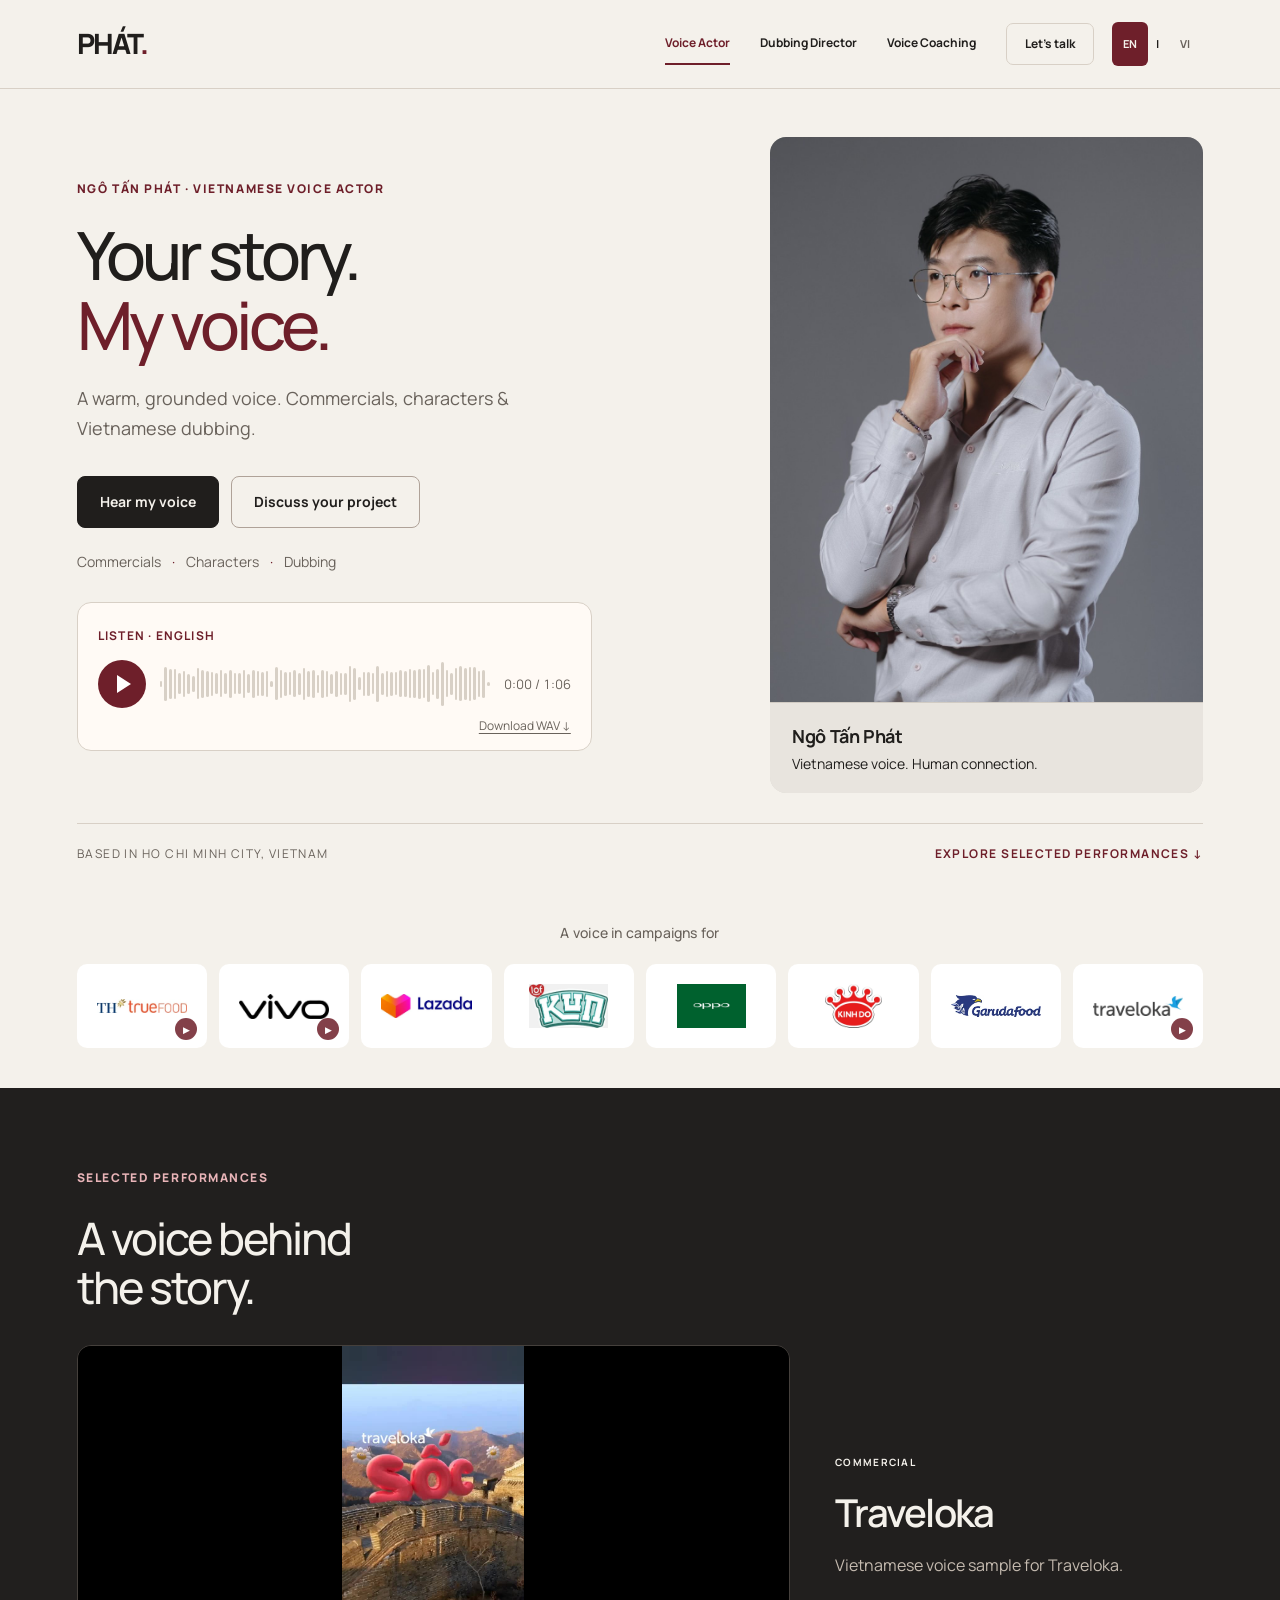
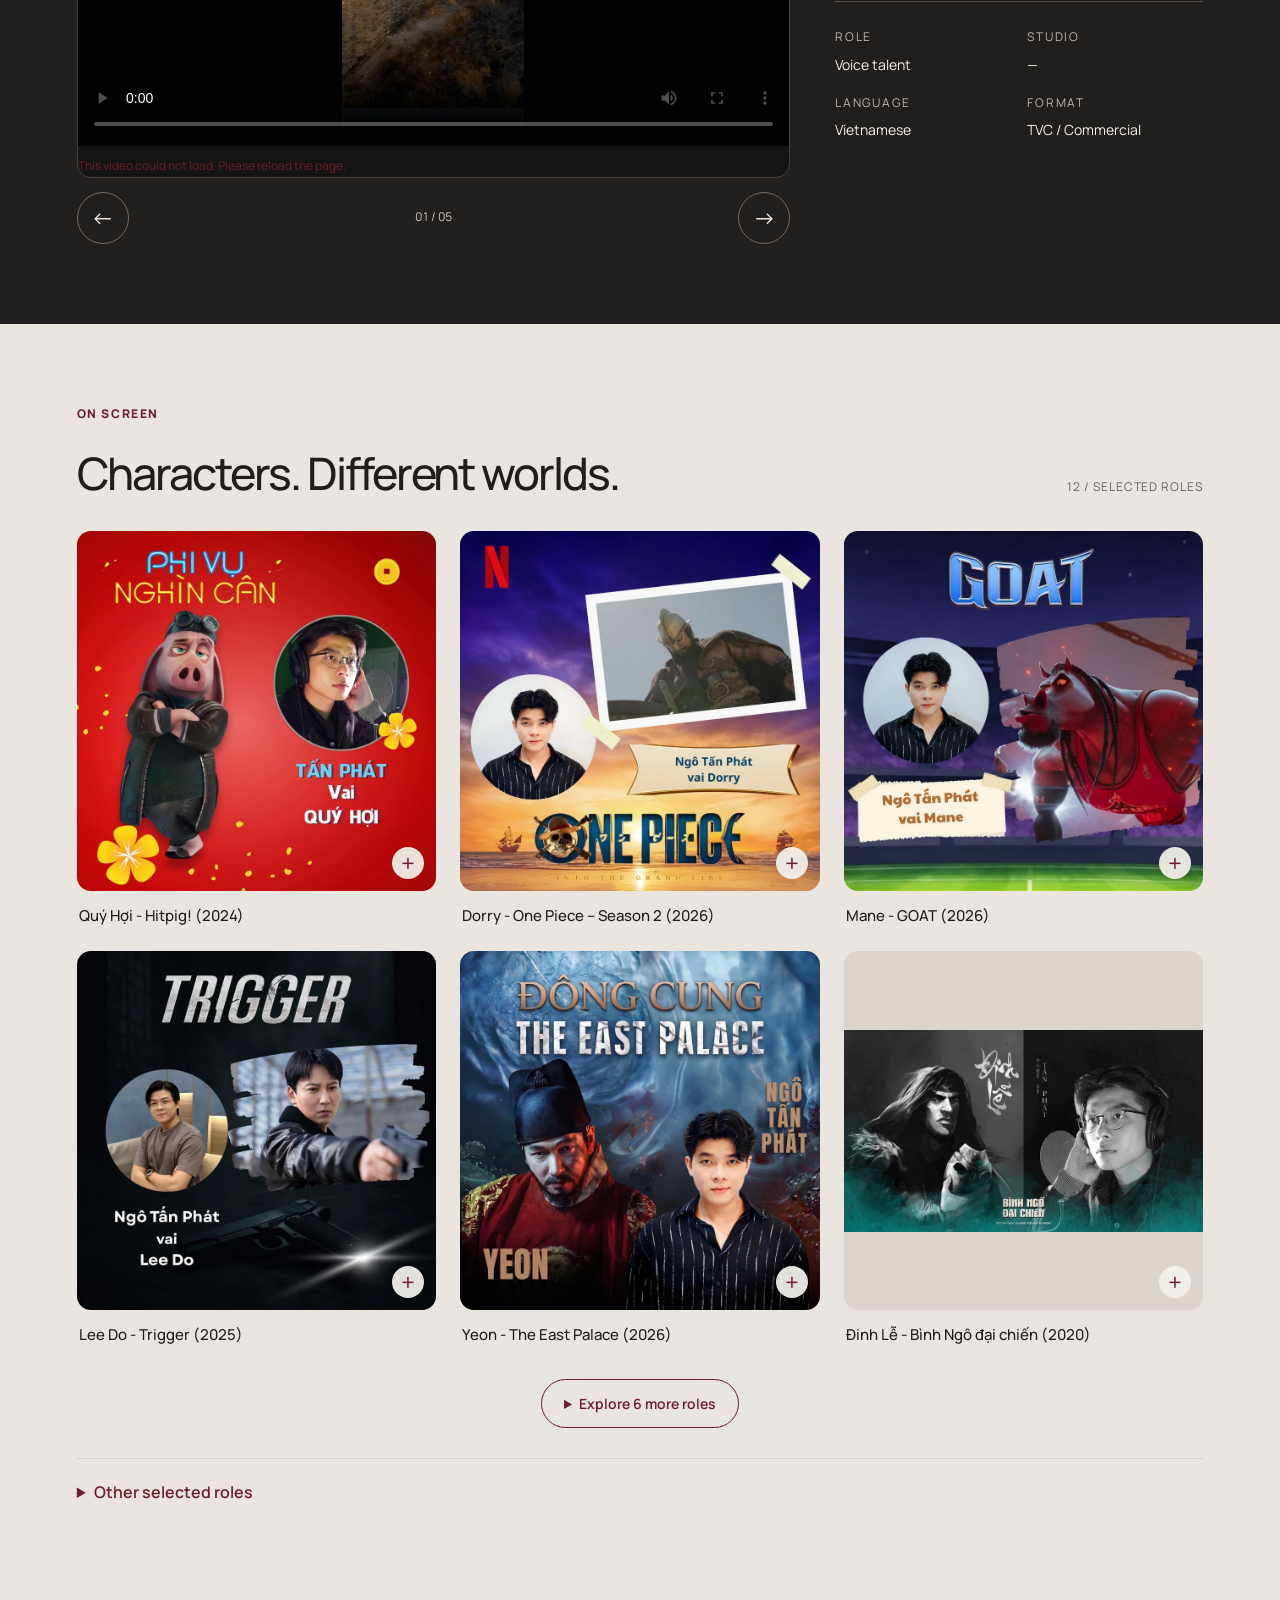
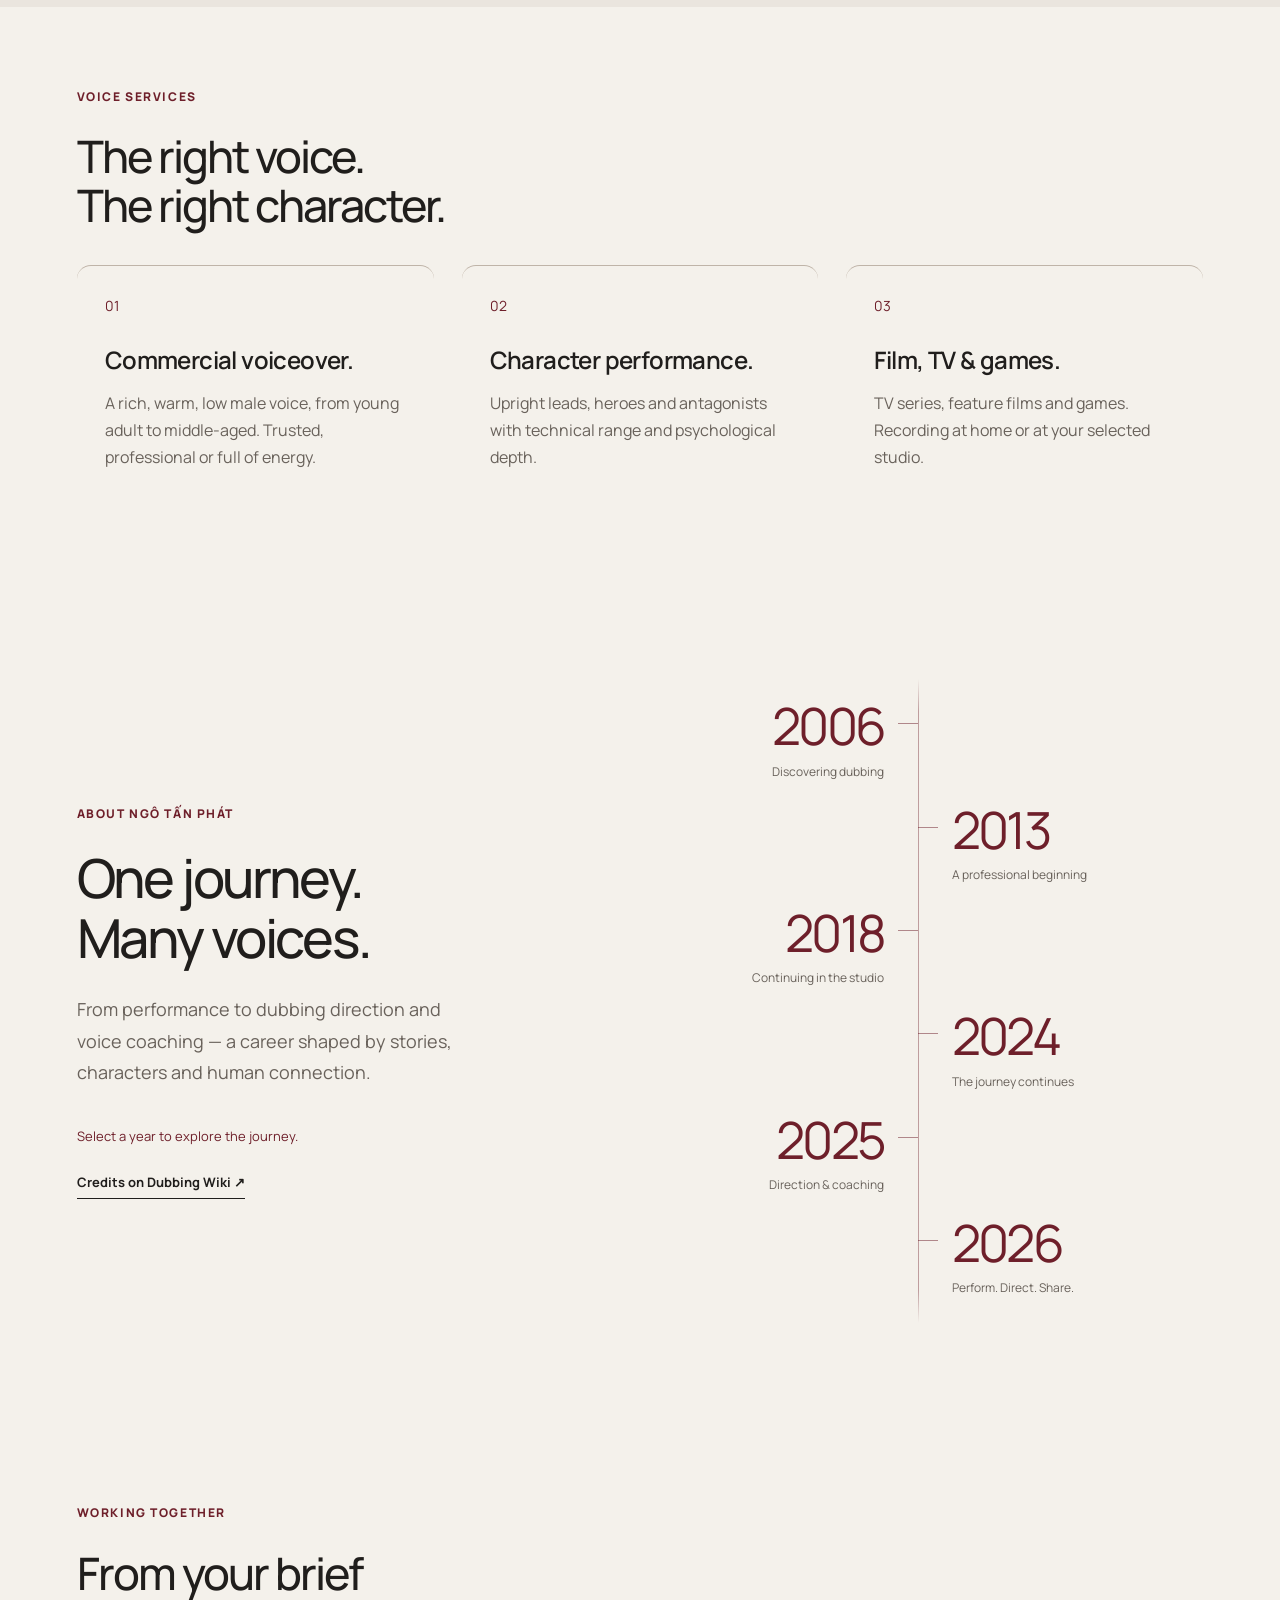
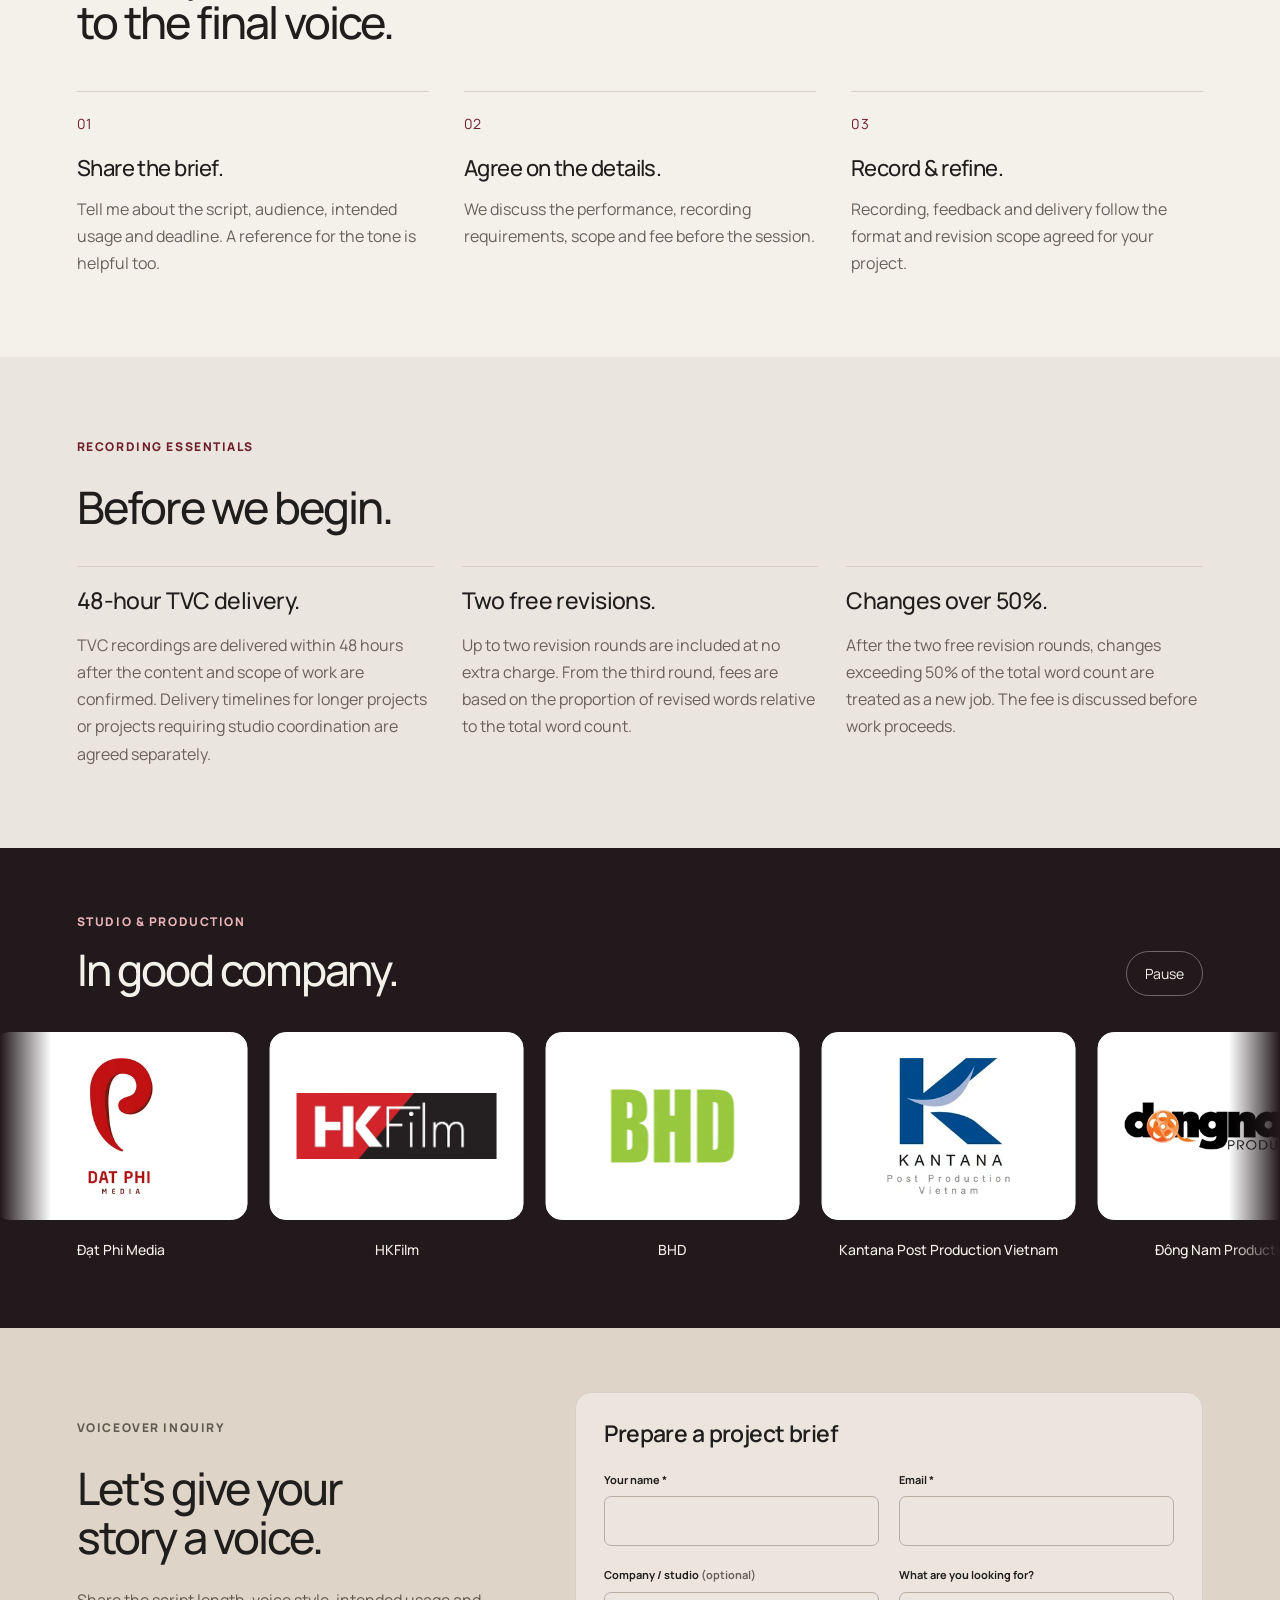
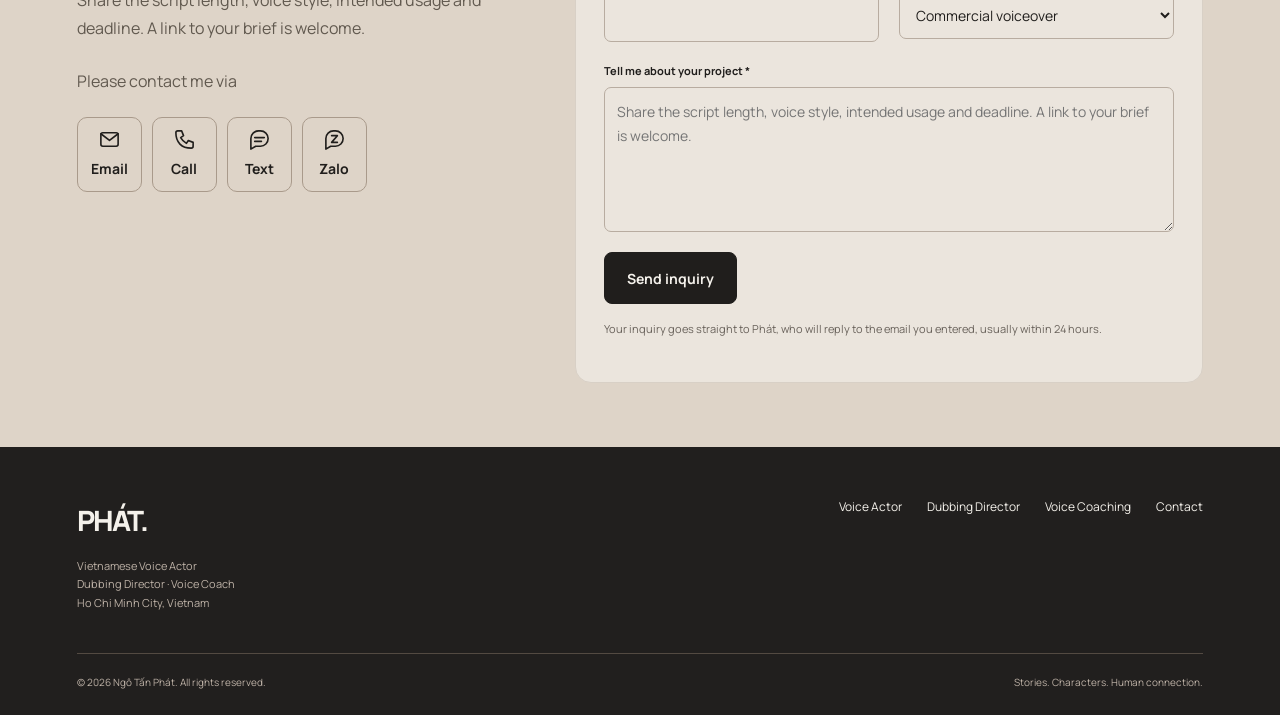
==== commit 0ca911ca: "Add link-preview images, canonical URLs, sitemap and Person data - 1200x630 share images (EN/VI) use" ====
--- a/index.html
+++ b/index.html
@@ -3,7 +3,22 @@
   <head>
     <meta charset="UTF-8" />
     <meta name="viewport" content="width=device-width,initial-scale=1" />
-    <title>Ngô Tấn Phát</title>
+    <title>Ngô Tấn Phát — Vietnamese Voice Actor</title>
+    <meta name="description" content="Vietnamese voiceover and character performance by Ngô Tấn Phát. Listen to a commercial demo, explore selected work and discuss your project.">
+    <link rel="canonical" href="https://ngotanphat.com/en/">
+    <link rel="alternate" hreflang="en" href="https://ngotanphat.com/en/">
+    <link rel="alternate" hreflang="vi" href="https://ngotanphat.com/vi/">
+    <link rel="alternate" hreflang="x-default" href="https://ngotanphat.com/en/">
+    <meta property="og:type" content="website">
+    <meta property="og:url" content="https://ngotanphat.com/">
+    <meta property="og:site_name" content="Ngô Tấn Phát">
+    <meta property="og:title" content="Ngô Tấn Phát — Vietnamese Voice Actor">
+    <meta property="og:description" content="Vietnamese voiceover and character performance by Ngô Tấn Phát. Listen to a commercial demo, explore selected work and discuss your project.">
+    <meta property="og:image" content="https://ngotanphat.com/assets/images/share/og-en.jpg">
+    <meta property="og:image:width" content="1200">
+    <meta property="og:image:height" content="630">
+    <meta name="twitter:card" content="summary_large_image">
+    <link rel="icon" href="assets/favicon.svg" type="image/svg+xml">
     <script>
       (() => {
         let lang = "en";
